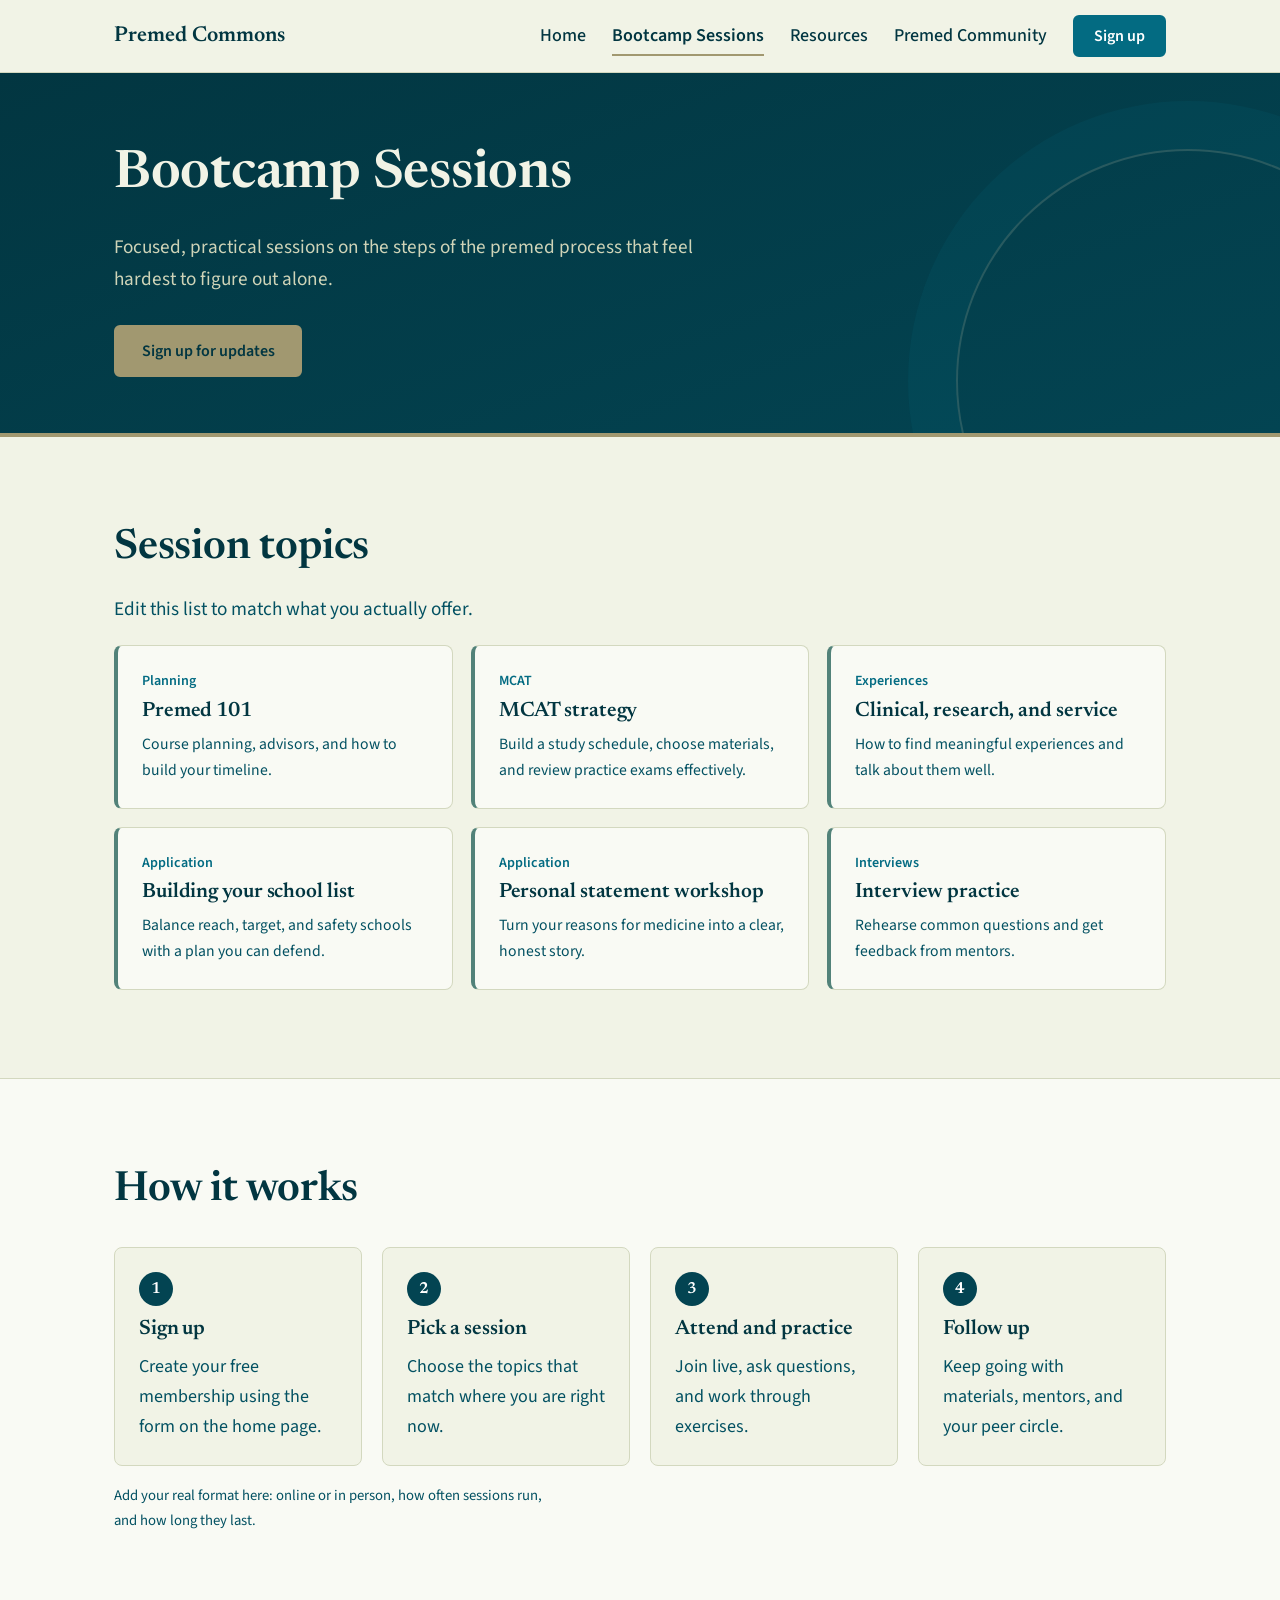
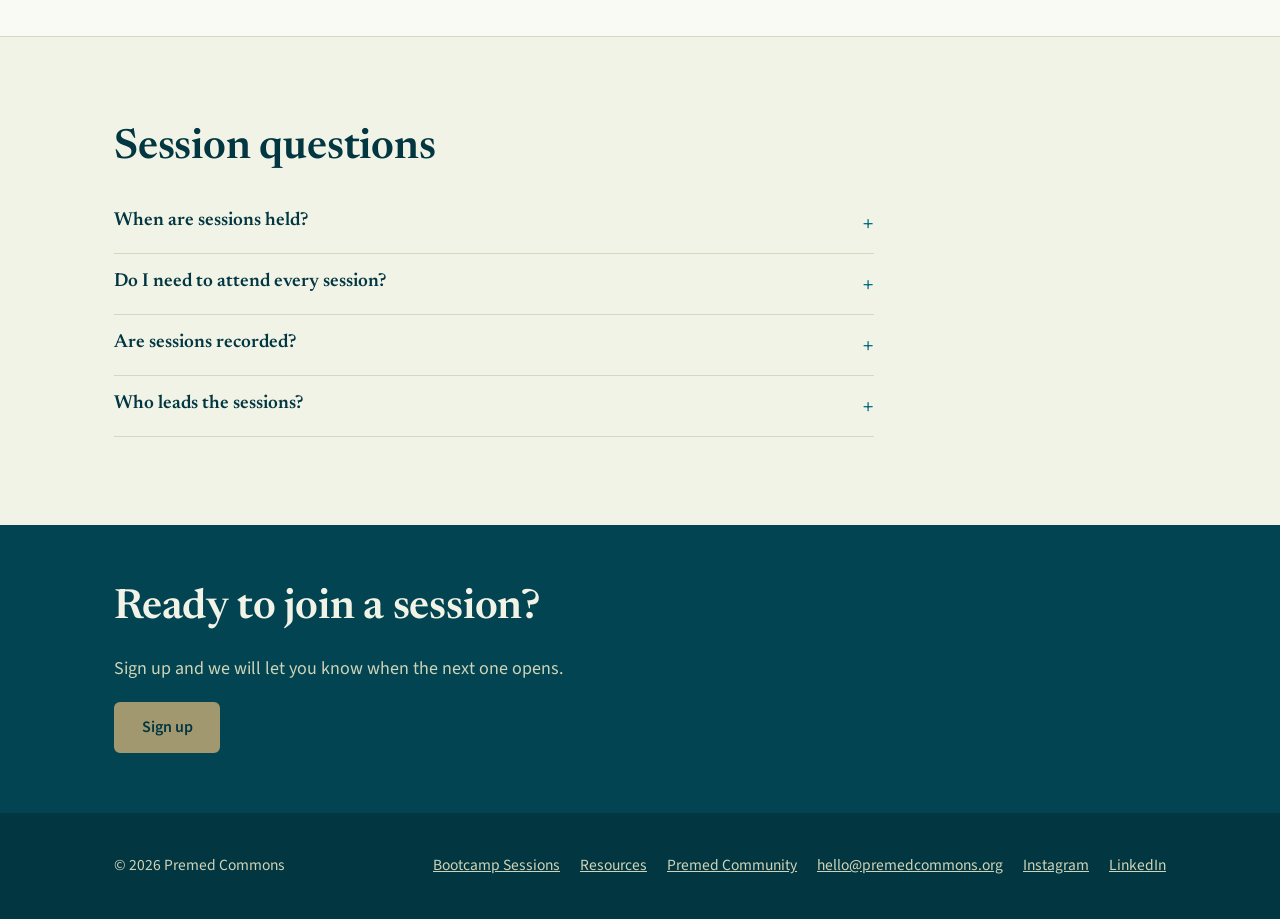
==== bootcamps.html @ a3b0704c "Add files via upload" ====
<!DOCTYPE html>
<html lang="en">
<head>
<meta charset="utf-8">
<meta name="viewport" content="width=device-width, initial-scale=1">
<title>Bootcamp Sessions | Premed Commons</title>
<meta name="description" content="Focused bootcamp sessions on MCAT strategy, school lists, personal statements, and interviews for premed students.">
<meta property="og:title" content="Bootcamp Sessions | Premed Commons">
<meta property="og:description" content="Focused bootcamp sessions on MCAT strategy, school lists, personal statements, and interviews for premed students.">
<meta property="og:type" content="website">
<meta property="og:image" content="https://premedcommons.org/logo.png">
<link rel="icon" href="logo.png">
<link rel="preconnect" href="https://fonts.googleapis.com">
<link rel="preconnect" href="https://fonts.gstatic.com" crossorigin>
<link href="https://fonts.googleapis.com/css2?family=Newsreader:opsz,wght@6..72,500;6..72,600;6..72,700&family=Source+Sans+3:wght@400;500;600;700&display=swap" rel="stylesheet">
<link rel="stylesheet" href="styles.css">
</head>
<body>
<header>
  <div class="wrap bar">
    <a class="logo" href="index.html"><img src="logo.png" alt="" onerror="this.remove()"><span class="logo-text">Premed Commons</span></a>
    <button class="menu-btn" id="menuBtn" aria-expanded="false" aria-controls="nav">Menu</button>
    <nav id="nav" aria-label="Main">
      <ul>
        <li><a href="index.html">Home</a></li>
        <li><a href="bootcamps.html" aria-current="page">Bootcamp Sessions</a></li>
        <li><a href="resources.html">Resources</a></li>
        <li><a href="community.html">Premed Community</a></li>
        <li><a class="btn" href="index.html#join">Sign up</a></li>
      </ul>
    </nav>
  </div>
</header>
<main>
  <div class="hero page-hero">
    <div class="wrap">
      <h1>Bootcamp Sessions</h1>
      <p class="lead">Focused, practical sessions on the steps of the premed process that feel hardest to figure out alone.</p>
      <div class="actions"><a class="btn" href="index.html#join">Sign up for updates</a></div>
    </div>
  </div>

  <section>
    <div class="wrap">
      <h2>Session topics</h2>
      <p class="lead">Edit this list to match what you actually offer.</p>
      <div class="cards">
        <article class="card"><div class="tag">Planning</div><h3>Premed 101</h3><p>Course planning, advisors, and how to build your timeline.</p></article>
        <article class="card"><div class="tag">MCAT</div><h3>MCAT strategy</h3><p>Build a study schedule, choose materials, and review practice exams effectively.</p></article>
        <article class="card"><div class="tag">Experiences</div><h3>Clinical, research, and service</h3><p>How to find meaningful experiences and talk about them well.</p></article>
        <article class="card"><div class="tag">Application</div><h3>Building your school list</h3><p>Balance reach, target, and safety schools with a plan you can defend.</p></article>
        <article class="card"><div class="tag">Application</div><h3>Personal statement workshop</h3><p>Turn your reasons for medicine into a clear, honest story.</p></article>
        <article class="card"><div class="tag">Interviews</div><h3>Interview practice</h3><p>Rehearse common questions and get feedback from mentors.</p></article>
      </div>
    </div>
  </section>

  <section class="alt">
    <div class="wrap">
      <h2>How it works</h2>
      <ol class="steps">
        <li><h3>Sign up</h3><p>Create your free membership using the form on the home page.</p></li>
        <li><h3>Pick a session</h3><p>Choose the topics that match where you are right now.</p></li>
        <li><h3>Attend and practice</h3><p>Join live, ask questions, and work through exercises.</p></li>
        <li><h3>Follow up</h3><p>Keep going with materials, mentors, and your peer circle.</p></li>
      </ol>
      <p class="note">Add your real format here: online or in person, how often sessions run, and how long they last.</p>
    </div>
  </section>

  <section>
    <div class="wrap">
      <h2>Session questions</h2>
      <details>
        <summary>When are sessions held?</summary>
        <p>Add your schedule or explain how members find out about upcoming dates.</p>
      </details>
      <details>
        <summary>Do I need to attend every session?</summary>
        <p>No. Pick the sessions that match your stage and needs.</p>
      </details>
      <details>
        <summary>Are sessions recorded?</summary>
        <p>Add your policy on recordings and how members can access them.</p>
      </details>
      <details>
        <summary>Who leads the sessions?</summary>
        <p>Add details about your mentors, such as current medical students, residents, or physicians.</p>
      </details>
    </div>
  </section>

  <section class="cta-band">
    <div class="wrap">
      <h2>Ready to join a session?</h2>
      <p>Sign up and we will let you know when the next one opens.</p>
      <a class="btn" href="index.html#join">Sign up</a>
    </div>
  </section>
</main>
<footer>
  <div class="wrap">
    <div>© <span id="year"></span> Premed Commons</div>
    <ul>
      <li><a href="bootcamps.html">Bootcamp Sessions</a></li>
      <li><a href="resources.html">Resources</a></li>
      <li><a href="community.html">Premed Community</a></li>
      <li><a href="mailto:hello@premedcommons.org">hello@premedcommons.org</a></li>
      <li><a href="#">Instagram</a></li>
      <li><a href="#">LinkedIn</a></li>
    </ul>
  </div>
</footer>
<script src="main.js"></script>
</body>
</html>
---- styles.css ----
/* Palette: #023641 #034452 #035162 #036b82 #528279 #8e9373 #a19870 #cfd4b8 (+ light tints of #cfd4b8 for backgrounds) */
:root{
  --c1:#023641; --c2:#034452; --c3:#035162; --c4:#036b82;
  --c5:#528279; --c6:#8e9373; --c7:#a19870; --c8:#cfd4b8;
  --ink:var(--c1); --ink-soft:var(--c3);
  --paper:#f1f3e6; --white:#f9faf4; --line:#d3d8bf;
  --radius:8px; --max:1100px;
  --head:"Newsreader","Georgia","Times New Roman",serif;
  --body:"Source Sans 3","Segoe UI",system-ui,sans-serif;
}
*{box-sizing:border-box}
html{scroll-behavior:smooth;scroll-padding-top:84px}
body{margin:0;font-family:var(--body);color:var(--ink);background:var(--paper);line-height:1.65;font-size:18px}
img{max-width:100%}
a{color:var(--c4)}
:focus-visible{outline:3px solid var(--c4);outline-offset:3px;border-radius:4px}
.hero :focus-visible,.join :focus-visible,.cta-band :focus-visible,footer :focus-visible{outline-color:var(--c8)}
.wrap{max-width:var(--max);margin:0 auto;padding:0 24px}
h1,h2,h3{font-family:var(--head);line-height:1.15;margin:0 0 .5em;letter-spacing:-.005em;font-weight:600}
h1{font-size:clamp(2.5rem,5.8vw,4.2rem);font-weight:600}
h2{font-size:clamp(1.9rem,3.6vw,2.6rem)}
h3{font-size:1.3rem}
p{margin:0 0 1em;max-width:64ch}
.lead{font-size:1.2rem;color:var(--ink-soft)}
section{padding:88px 0}
.section-head{display:flex;justify-content:space-between;align-items:end;gap:16px;flex-wrap:wrap;margin-bottom:8px}
.more{font-weight:600;white-space:nowrap}

.btn{display:inline-block;font:600 1rem var(--body);padding:.8em 1.6em;border-radius:6px;border:2px solid var(--c4);background:var(--c4);color:#fff;text-decoration:none;cursor:pointer;transition:background .15s,border-color .15s}
.btn:hover{background:var(--c3);border-color:var(--c3)}
.btn.ghost{background:transparent;color:var(--ink);border-color:var(--ink)}
.btn.ghost:hover{background:var(--ink);color:var(--paper)}

header{position:sticky;top:0;z-index:50;background:rgba(241,243,230,.96);backdrop-filter:blur(8px);border-bottom:1px solid var(--line)}
.bar{display:flex;align-items:center;justify-content:space-between;height:72px}
.logo{display:flex;align-items:center;gap:12px;text-decoration:none;color:var(--ink)}
.logo img{height:44px;width:auto;display:block}
.logo-text{font:600 1.35rem var(--head)}
nav ul{display:flex;gap:26px;list-style:none;margin:0;padding:0;align-items:center}
nav a{text-decoration:none;color:var(--ink);font-weight:500;padding:.3em 0;border-bottom:2px solid transparent}
nav a:hover{color:var(--c4)}
nav a[aria-current="page"]{border-bottom-color:var(--c7);font-weight:600}
nav a.btn{padding:.5em 1.2em;color:#fff;border:2px solid var(--c4)}
nav a.btn:hover{color:#fff}
.menu-btn{display:none;background:none;border:2px solid var(--ink);border-radius:6px;padding:.4em .8em;font:600 .95rem var(--body);color:var(--ink);cursor:pointer}

.hero{padding:104px 0 84px;background:linear-gradient(160deg,var(--c1) 0%,var(--c2) 100%);color:var(--paper);position:relative;overflow:hidden;border-bottom:4px solid var(--c7)}
.hero p.lead{color:var(--c8)}
.hero .actions{display:flex;gap:14px;flex-wrap:wrap;margin-top:30px}
.hero .btn{background:var(--c7);border-color:var(--c7);color:var(--c1)}
.hero .btn:hover{background:var(--c8);border-color:var(--c8)}
.hero .btn.ghost{background:transparent;color:var(--paper);border-color:var(--c8)}
.hero .btn.ghost:hover{background:var(--c8);color:var(--c1)}
.hero::after{content:"";position:absolute;right:-140px;bottom:-180px;width:460px;height:460px;border-radius:50%;border:2px solid rgba(207,212,184,.18);box-shadow:0 0 0 48px rgba(3,107,130,.14)}
.hero .wrap{position:relative;z-index:1}
.page-hero{padding:72px 0 56px}
.page-hero h1{font-size:clamp(2.2rem,4.6vw,3.3rem)}

.tiles{display:grid;grid-template-columns:repeat(auto-fit,minmax(270px,1fr));gap:24px;margin-top:36px}
.tile{display:block;text-decoration:none;color:var(--ink);background:var(--white);border:1px solid var(--line);border-top:4px solid var(--c4);border-radius:var(--radius);padding:28px;transition:box-shadow .15s,border-color .15s}
.tile:nth-child(2){border-top-color:var(--c5)}
.tile:nth-child(3){border-top-color:var(--c7)}
.tile:hover{box-shadow:0 8px 22px rgba(2,54,65,.12)}
.tile p{color:var(--ink-soft);margin-bottom:.8em}
.tile .go{font-weight:600;color:var(--c4)}

.alt{background:var(--white);border-top:1px solid var(--line);border-bottom:1px solid var(--line)}
.mint{background:var(--c8)}
.mint .lead{color:var(--c2)}

.tabs{display:flex;gap:8px;flex-wrap:wrap;margin:28px 0 20px}
.tab{font:600 .98rem var(--body);padding:.6em 1.1em;border-radius:6px;border:2px solid var(--line);background:var(--paper);color:var(--ink);cursor:pointer}
.tab:hover{border-color:var(--c5)}
.tab[aria-selected="true"]{background:var(--c2);border-color:var(--c2);color:#fff}
.panel{background:var(--paper);border:1px solid var(--line);border-radius:var(--radius);padding:28px}
.panel[hidden]{display:none}
.panel .sub{color:var(--ink-soft);margin-bottom:18px}
.checks{list-style:none;margin:0;padding:0;display:grid;gap:10px}
.checks label{display:flex;gap:12px;align-items:flex-start;background:var(--white);border:1px solid var(--line);border-radius:6px;padding:12px 14px;cursor:pointer}
.checks input{width:20px;height:20px;margin-top:3px;accent-color:var(--c4);flex:none}
.checks input:checked + span{text-decoration:line-through;color:var(--c6)}
.progress{margin-top:22px;font-weight:600}
.progress-bar{height:8px;border-radius:99px;background:var(--c8);margin-top:8px;overflow:hidden}
.progress-bar i{display:block;height:100%;width:0;background:var(--c4);transition:width .25s}
.note{font-size:.92rem;color:var(--ink-soft);margin-top:18px}

.filters{display:flex;gap:8px;flex-wrap:wrap;margin:24px 0}
.chip{font:600 .92rem var(--body);padding:.45em 1em;border-radius:6px;border:2px solid var(--c2);background:transparent;color:var(--c2);cursor:pointer}
.chip[aria-pressed="true"]{background:var(--c2);color:#fff}
.cards{display:grid;grid-template-columns:repeat(auto-fill,minmax(250px,1fr));gap:18px;margin-top:20px}
.card{background:var(--white);border-radius:var(--radius);padding:24px;border:1px solid var(--line);border-left:4px solid var(--c5)}
.card[hidden]{display:none}
.card .tag{font-size:.88rem;font-weight:600;color:var(--c4)}
.card h3{margin:.3em 0 .4em}
.card p{font-size:.98rem;color:var(--ink-soft);margin:0}

.steps{list-style:none;counter-reset:s;margin:32px 0 0;padding:0;display:grid;grid-template-columns:repeat(auto-fit,minmax(220px,1fr));gap:20px}
.steps li{counter-increment:s;background:var(--paper);border:1px solid var(--line);border-radius:var(--radius);padding:24px}
.steps li::before{content:counter(s);display:inline-grid;place-items:center;width:34px;height:34px;border-radius:50%;background:var(--c2);color:#fff;font:600 1rem var(--head);margin-bottom:12px}
.steps p{color:var(--ink-soft);margin:0}

.finder{background:var(--white);border:1px solid var(--line);border-radius:var(--radius);padding:28px;margin-top:28px;max-width:760px}
.finder label{font-weight:600;display:block;margin-bottom:8px}
.finder select{font:400 1rem var(--body);padding:.7em 1em;border-radius:6px;border:2px solid var(--line);width:100%;max-width:340px;background:#fff;color:var(--ink)}
.finder-out{margin-top:20px;padding:20px;background:var(--c8);border-radius:6px}
.finder-out:empty{display:none}
.finder-out h3{margin-bottom:.3em}
.finder-out p{margin:0 0 .8em;color:var(--c2)}
.rules{display:grid;grid-template-columns:repeat(auto-fit,minmax(240px,1fr));gap:24px;margin-top:28px}
.rules div{border-left:3px solid var(--c7);padding-left:16px}
.rules p{color:var(--ink-soft);margin:0}

details{border-bottom:1px solid var(--line);padding:18px 0;max-width:760px}
summary{cursor:pointer;font:600 1.18rem var(--head);list-style:none;display:flex;justify-content:space-between;gap:16px}
summary::-webkit-details-marker{display:none}
summary::after{content:"+";font-size:1.5rem;line-height:1;color:var(--c4)}
details[open] summary::after{content:"\2212"}
details p{margin:.8em 0 0;color:var(--ink-soft)}

.join{background:var(--c1);color:var(--paper)}
.join p{color:var(--c8)}
.form{display:grid;gap:16px;max-width:520px;margin-top:24px}
.form label{display:grid;gap:6px;font-weight:600}
.form input,.form select{font:400 1rem var(--body);padding:.8em 1em;border-radius:6px;border:2px solid transparent;background:var(--paper);color:var(--ink)}
.form .btn{justify-self:start;background:var(--c7);border-color:var(--c7);color:var(--c1)}
.form .btn:hover{background:var(--c8);border-color:var(--c8)}
.status{min-height:1.5em;font-weight:600;color:var(--c8)}
.hp{position:absolute;left:-9999px}
.cta-band{background:var(--c2);color:var(--paper);padding:60px 0}
.cta-band p{color:var(--c8)}
.cta-band .btn{background:var(--c7);border-color:var(--c7);color:var(--c1)}
.cta-band .btn:hover{background:var(--c8);border-color:var(--c8)}

footer{padding:40px 0;font-size:.97rem;background:var(--c1);color:var(--c8)}
footer a{color:var(--c8)}
footer a:hover{color:#fff}
footer .wrap{display:flex;justify-content:space-between;gap:16px;flex-wrap:wrap}
footer ul{display:flex;gap:20px;list-style:none;margin:0;padding:0;flex-wrap:wrap}

@media (max-width:860px){
  section{padding:64px 0}
  .menu-btn{display:block}
  nav{position:absolute;left:0;right:0;top:72px;background:var(--paper);border-bottom:1px solid var(--line);display:none}
  nav.open{display:block}
  nav ul{flex-direction:column;align-items:flex-start;padding:16px 24px 24px;gap:16px}
}
@media (prefers-reduced-motion:reduce){
  html{scroll-behavior:auto}
  *{transition:none!important}
}
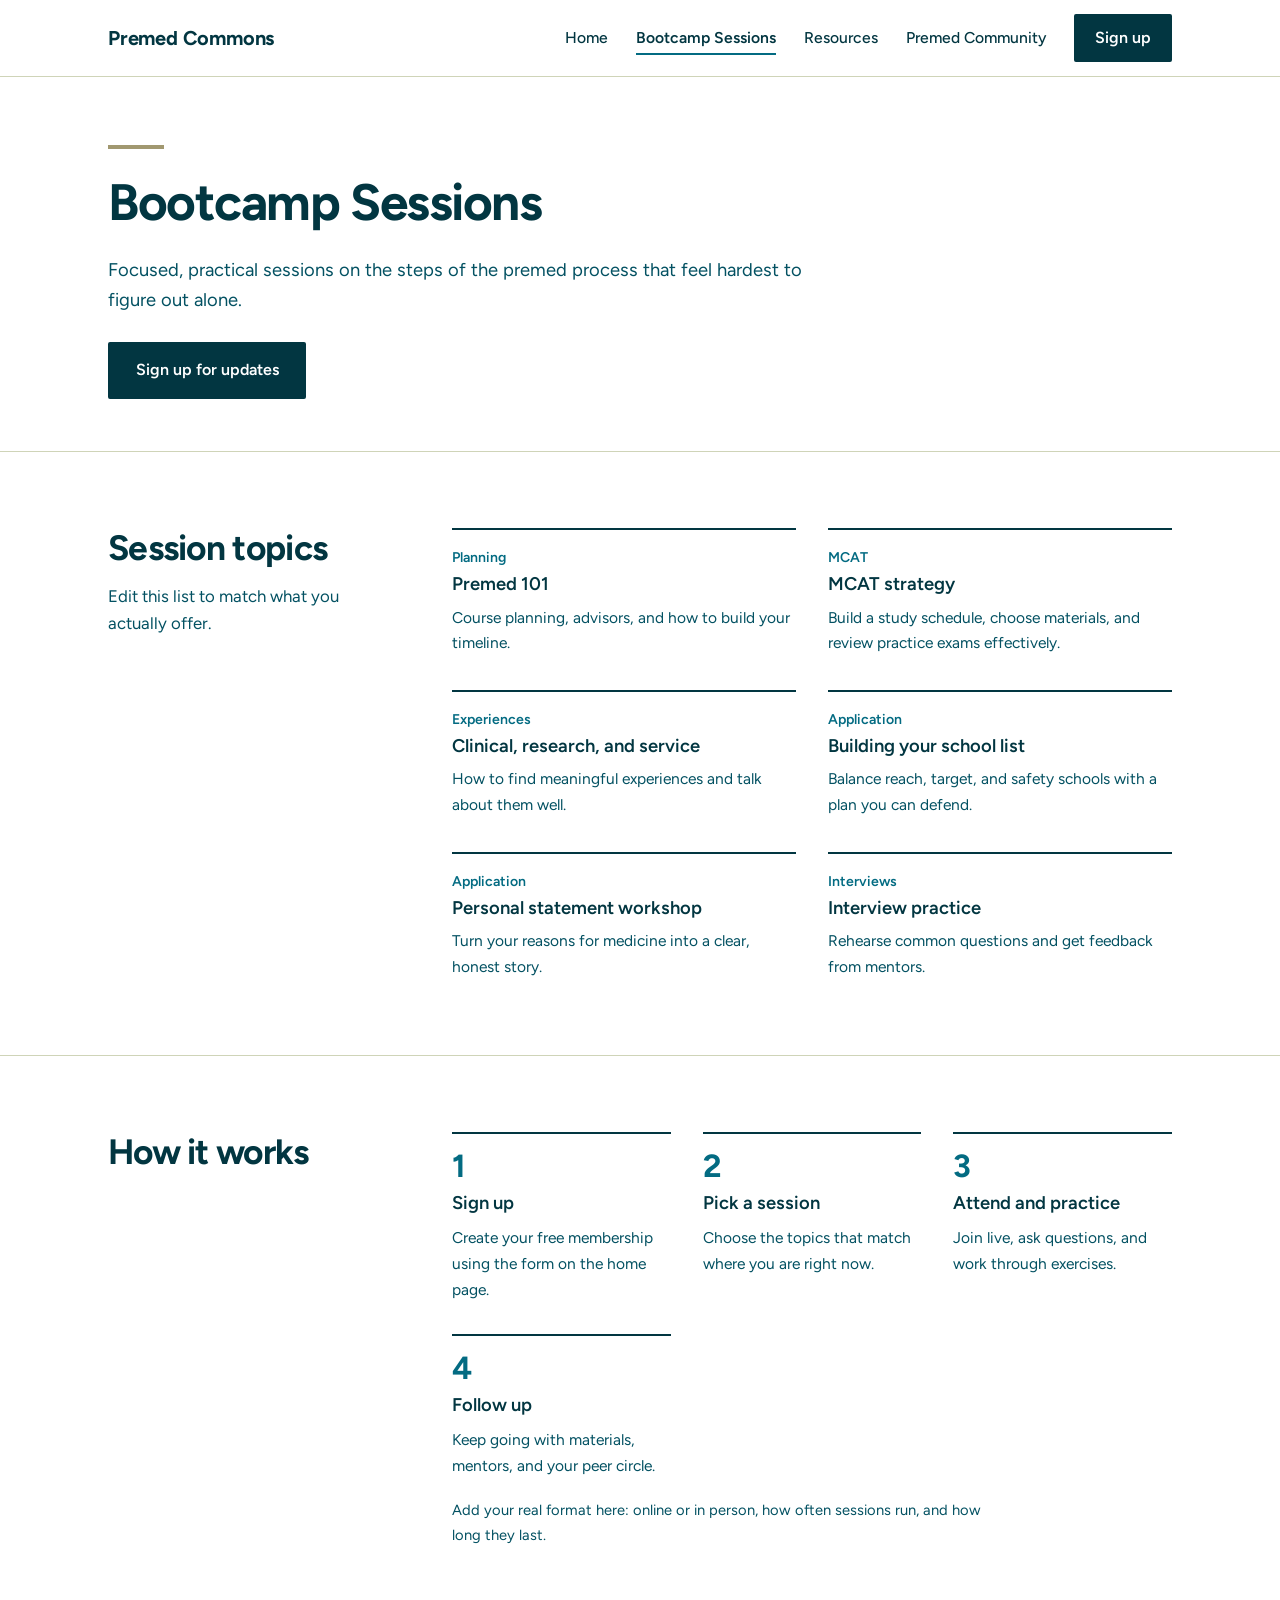
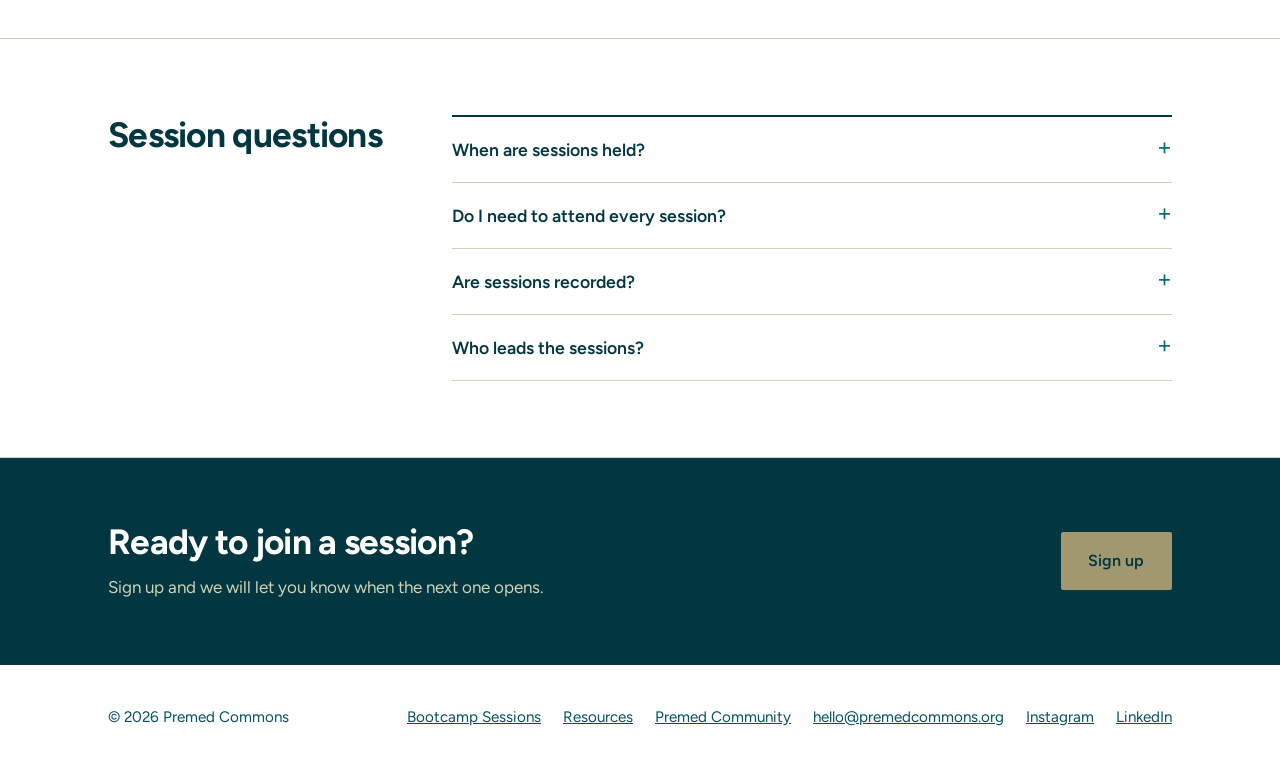
==== commit 4a50c2e4: "Add files via upload" ====
--- a/bootcamps.html
+++ b/bootcamps.html
@@ -12,7 +12,7 @@
 <link rel="icon" href="logo.png">
 <link rel="preconnect" href="https://fonts.googleapis.com">
 <link rel="preconnect" href="https://fonts.gstatic.com" crossorigin>
-<link href="https://fonts.googleapis.com/css2?family=Newsreader:opsz,wght@6..72,500;6..72,600;6..72,700&family=Source+Sans+3:wght@400;500;600;700&display=swap" rel="stylesheet">
+<link href="https://fonts.googleapis.com/css2?family=Figtree:wght@400;500;600;700&display=swap" rel="stylesheet">
 <link rel="stylesheet" href="styles.css">
 </head>
 <body>
@@ -32,68 +32,71 @@
   </div>
 </header>
 <main>
-  <div class="hero page-hero">
+  <div class="page-hero">
     <div class="wrap">
+      <span class="accent"></span>
       <h1>Bootcamp Sessions</h1>
       <p class="lead">Focused, practical sessions on the steps of the premed process that feel hardest to figure out alone.</p>
       <div class="actions"><a class="btn" href="index.html#join">Sign up for updates</a></div>
     </div>
   </div>
 
-  <section>
-    <div class="wrap">
-      <h2>Session topics</h2>
-      <p class="lead">Edit this list to match what you actually offer.</p>
-      <div class="cards">
-        <article class="card"><div class="tag">Planning</div><h3>Premed 101</h3><p>Course planning, advisors, and how to build your timeline.</p></article>
-        <article class="card"><div class="tag">MCAT</div><h3>MCAT strategy</h3><p>Build a study schedule, choose materials, and review practice exams effectively.</p></article>
-        <article class="card"><div class="tag">Experiences</div><h3>Clinical, research, and service</h3><p>How to find meaningful experiences and talk about them well.</p></article>
-        <article class="card"><div class="tag">Application</div><h3>Building your school list</h3><p>Balance reach, target, and safety schools with a plan you can defend.</p></article>
-        <article class="card"><div class="tag">Application</div><h3>Personal statement workshop</h3><p>Turn your reasons for medicine into a clear, honest story.</p></article>
-        <article class="card"><div class="tag">Interviews</div><h3>Interview practice</h3><p>Rehearse common questions and get feedback from mentors.</p></article>
+  <section class="split-sec">
+    <div class="wrap split">
+      <div class="split-head">
+        <h2>Session topics</h2>
+        <p class="lead">Edit this list to match what you actually offer.</p>
+      </div>
+      <div class="split-body">
+        <div class="cards"><article class="card"><div class="tag">Planning</div><h3>Premed 101</h3><p>Course planning, advisors, and how to build your timeline.</p></article><article class="card"><div class="tag">MCAT</div><h3>MCAT strategy</h3><p>Build a study schedule, choose materials, and review practice exams effectively.</p></article><article class="card"><div class="tag">Experiences</div><h3>Clinical, research, and service</h3><p>How to find meaningful experiences and talk about them well.</p></article><article class="card"><div class="tag">Application</div><h3>Building your school list</h3><p>Balance reach, target, and safety schools with a plan you can defend.</p></article><article class="card"><div class="tag">Application</div><h3>Personal statement workshop</h3><p>Turn your reasons for medicine into a clear, honest story.</p></article><article class="card"><div class="tag">Interviews</div><h3>Interview practice</h3><p>Rehearse common questions and get feedback from mentors.</p></article></div>
       </div>
     </div>
   </section>
 
-  <section class="alt">
-    <div class="wrap">
-      <h2>How it works</h2>
-      <ol class="steps">
-        <li><h3>Sign up</h3><p>Create your free membership using the form on the home page.</p></li>
-        <li><h3>Pick a session</h3><p>Choose the topics that match where you are right now.</p></li>
-        <li><h3>Attend and practice</h3><p>Join live, ask questions, and work through exercises.</p></li>
-        <li><h3>Follow up</h3><p>Keep going with materials, mentors, and your peer circle.</p></li>
-      </ol>
-      <p class="note">Add your real format here: online or in person, how often sessions run, and how long they last.</p>
+  <section class="split-sec">
+    <div class="wrap split">
+      <div class="split-head">
+        <h2>How it works</h2>
+      </div>
+      <div class="split-body">
+        <ol class="steps"><li><h3>Sign up</h3><p>Create your free membership using the form on the home page.</p></li><li><h3>Pick a session</h3><p>Choose the topics that match where you are right now.</p></li><li><h3>Attend and practice</h3><p>Join live, ask questions, and work through exercises.</p></li><li><h3>Follow up</h3><p>Keep going with materials, mentors, and your peer circle.</p></li></ol><p class="note">Add your real format here: online or in person, how often sessions run, and how long they last.</p>
+      </div>
     </div>
   </section>
 
-  <section>
-    <div class="wrap">
-      <h2>Session questions</h2>
-      <details>
-        <summary>When are sessions held?</summary>
-        <p>Add your schedule or explain how members find out about upcoming dates.</p>
-      </details>
-      <details>
-        <summary>Do I need to attend every session?</summary>
-        <p>No. Pick the sessions that match your stage and needs.</p>
-      </details>
-      <details>
-        <summary>Are sessions recorded?</summary>
-        <p>Add your policy on recordings and how members can access them.</p>
-      </details>
-      <details>
-        <summary>Who leads the sessions?</summary>
-        <p>Add details about your mentors, such as current medical students, residents, or physicians.</p>
-      </details>
+  <section class="split-sec">
+    <div class="wrap split">
+      <div class="split-head">
+        <h2>Session questions</h2>
+      </div>
+      <div class="split-body">
+        <details>
+          <summary>When are sessions held?</summary>
+          <p>Add your schedule or explain how members find out about upcoming dates.</p>
+        </details>
+        <details>
+          <summary>Do I need to attend every session?</summary>
+          <p>No. Pick the sessions that match your stage and needs.</p>
+        </details>
+        <details>
+          <summary>Are sessions recorded?</summary>
+          <p>Add your policy on recordings and how members can access them.</p>
+        </details>
+        <details>
+          <summary>Who leads the sessions?</summary>
+          <p>Add details about your mentors, such as current medical students, residents, or physicians.</p>
+        </details>
+        
+      </div>
     </div>
   </section>
 
-  <section class="cta-band">
+  <section class="cta-band dark">
     <div class="wrap">
-      <h2>Ready to join a session?</h2>
-      <p>Sign up and we will let you know when the next one opens.</p>
+      <div>
+        <h2>Ready to join a session?</h2>
+        <p>Sign up and we will let you know when the next one opens.</p>
+      </div>
       <a class="btn" href="index.html#join">Sign up</a>
     </div>
   </section>
--- a/styles.css
+++ b/styles.css
@@ -1,148 +1,167 @@
-/* Palette: #023641 #034452 #035162 #036b82 #528279 #8e9373 #a19870 #cfd4b8 (+ light tints of #cfd4b8 for backgrounds) */
+/* Palette: #023641 #034452 #035162 #036b82 #528279 #8e9373 #a19870 #cfd4b8 on pure white. One typeface (Figtree) throughout. */
 :root{
   --c1:#023641; --c2:#034452; --c3:#035162; --c4:#036b82;
   --c5:#528279; --c6:#8e9373; --c7:#a19870; --c8:#cfd4b8;
-  --ink:var(--c1); --ink-soft:var(--c3);
-  --paper:#f1f3e6; --white:#f9faf4; --line:#d3d8bf;
-  --radius:8px; --max:1100px;
-  --head:"Newsreader","Georgia","Times New Roman",serif;
-  --body:"Source Sans 3","Segoe UI",system-ui,sans-serif;
+  --font:"Figtree","Segoe UI",system-ui,-apple-system,sans-serif;
+  --max:1120px;
 }
 *{box-sizing:border-box}
-html{scroll-behavior:smooth;scroll-padding-top:84px}
-body{margin:0;font-family:var(--body);color:var(--ink);background:var(--paper);line-height:1.65;font-size:18px}
+html{scroll-behavior:smooth;scroll-padding-top:88px}
+body,button,input,select,textarea,h1,h2,h3,summary{font-family:var(--font)}
+body{margin:0;background:#fff;color:var(--c1);line-height:1.65;font-size:17px}
 img{max-width:100%}
 a{color:var(--c4)}
-:focus-visible{outline:3px solid var(--c4);outline-offset:3px;border-radius:4px}
-.hero :focus-visible,.join :focus-visible,.cta-band :focus-visible,footer :focus-visible{outline-color:var(--c8)}
-.wrap{max-width:var(--max);margin:0 auto;padding:0 24px}
-h1,h2,h3{font-family:var(--head);line-height:1.15;margin:0 0 .5em;letter-spacing:-.005em;font-weight:600}
-h1{font-size:clamp(2.5rem,5.8vw,4.2rem);font-weight:600}
-h2{font-size:clamp(1.9rem,3.6vw,2.6rem)}
-h3{font-size:1.3rem}
-p{margin:0 0 1em;max-width:64ch}
-.lead{font-size:1.2rem;color:var(--ink-soft)}
-section{padding:88px 0}
-.section-head{display:flex;justify-content:space-between;align-items:end;gap:16px;flex-wrap:wrap;margin-bottom:8px}
-.more{font-weight:600;white-space:nowrap}
+:focus-visible{outline:3px solid var(--c4);outline-offset:3px}
+.dark :focus-visible,footer :focus-visible{outline-color:var(--c8)}
+.wrap{max-width:var(--max);margin:0 auto;padding:0 28px}
+h1,h2,h3{margin:0 0 .5em;color:var(--c1)}
+h1{font-size:clamp(2.4rem,5vw,3.9rem);font-weight:700;line-height:1.06;letter-spacing:-.028em}
+h2{font-size:clamp(1.7rem,3vw,2.2rem);font-weight:700;line-height:1.15;letter-spacing:-.02em}
+h3{font-size:1.15rem;font-weight:600;line-height:1.3}
+p{margin:0 0 1em;max-width:62ch}
+.lead{font-size:1.15rem;color:var(--c3)}
 
-.btn{display:inline-block;font:600 1rem var(--body);padding:.8em 1.6em;border-radius:6px;border:2px solid var(--c4);background:var(--c4);color:#fff;text-decoration:none;cursor:pointer;transition:background .15s,border-color .15s}
-.btn:hover{background:var(--c3);border-color:var(--c3)}
-.btn.ghost{background:transparent;color:var(--ink);border-color:var(--ink)}
-.btn.ghost:hover{background:var(--ink);color:var(--paper)}
+/* buttons */
+.btn{display:inline-block;font-size:1rem;font-weight:600;padding:.85em 1.6em;border-radius:2px;border:2px solid var(--c1);background:var(--c1);color:#fff;text-decoration:none;cursor:pointer;transition:background .15s,border-color .15s,color .15s}
+.btn:hover{background:var(--c4);border-color:var(--c4);color:#fff}
+.btn.ghost{background:#fff;color:var(--c1)}
+.btn.ghost:hover{background:var(--c1);border-color:var(--c1);color:#fff}
+.textlink{font-weight:600;display:inline-block;margin-top:6px}
 
-header{position:sticky;top:0;z-index:50;background:rgba(241,243,230,.96);backdrop-filter:blur(8px);border-bottom:1px solid var(--line)}
-.bar{display:flex;align-items:center;justify-content:space-between;height:72px}
-.logo{display:flex;align-items:center;gap:12px;text-decoration:none;color:var(--ink)}
-.logo img{height:44px;width:auto;display:block}
-.logo-text{font:600 1.35rem var(--head)}
-nav ul{display:flex;gap:26px;list-style:none;margin:0;padding:0;align-items:center}
-nav a{text-decoration:none;color:var(--ink);font-weight:500;padding:.3em 0;border-bottom:2px solid transparent}
-nav a:hover{color:var(--c4)}
-nav a[aria-current="page"]{border-bottom-color:var(--c7);font-weight:600}
-nav a.btn{padding:.5em 1.2em;color:#fff;border:2px solid var(--c4)}
-nav a.btn:hover{color:#fff}
-.menu-btn{display:none;background:none;border:2px solid var(--ink);border-radius:6px;padding:.4em .8em;font:600 .95rem var(--body);color:var(--ink);cursor:pointer}
+/* header */
+header{position:sticky;top:0;z-index:50;background:#fff;border-bottom:1px solid var(--c8)}
+.bar{display:flex;align-items:center;justify-content:space-between;height:76px}
+.logo{display:flex;align-items:center;gap:12px;text-decoration:none;color:var(--c1)}
+.logo img{height:46px;width:auto;display:block}
+.logo-text{font-size:1.25rem;font-weight:700;letter-spacing:-.01em}
+nav ul{display:flex;gap:28px;list-style:none;margin:0;padding:0;align-items:center}
+nav a{text-decoration:none;color:var(--c1);font-weight:500;font-size:.98rem;padding:.35em 0;border-bottom:2px solid transparent}
+nav a:hover{border-bottom-color:var(--c8)}
+nav a[aria-current="page"]{border-bottom-color:var(--c4);font-weight:600}
+nav a.btn{padding:.55em 1.2em;color:#fff;border:2px solid var(--c1)}
+nav a.btn:hover{background:var(--c4);border-color:var(--c4)}
+.menu-btn{display:none;background:#fff;border:2px solid var(--c1);border-radius:2px;padding:.4em .9em;font-size:.95rem;font-weight:600;color:var(--c1);cursor:pointer}
 
-.hero{padding:104px 0 84px;background:linear-gradient(160deg,var(--c1) 0%,var(--c2) 100%);color:var(--paper);position:relative;overflow:hidden;border-bottom:4px solid var(--c7)}
-.hero p.lead{color:var(--c8)}
+/* home hero */
+.hero{padding:84px 0 76px;border-bottom:1px solid var(--c8)}
+.hero-grid{display:grid;grid-template-columns:1.15fr .85fr;gap:64px;align-items:center}
+.hero .accent,.page-hero .accent{display:block;width:56px;height:4px;background:var(--c7);margin-bottom:26px}
 .hero .actions{display:flex;gap:14px;flex-wrap:wrap;margin-top:30px}
-.hero .btn{background:var(--c7);border-color:var(--c7);color:var(--c1)}
-.hero .btn:hover{background:var(--c8);border-color:var(--c8)}
-.hero .btn.ghost{background:transparent;color:var(--paper);border-color:var(--c8)}
-.hero .btn.ghost:hover{background:var(--c8);color:var(--c1)}
-.hero::after{content:"";position:absolute;right:-140px;bottom:-180px;width:460px;height:460px;border-radius:50%;border:2px solid rgba(207,212,184,.18);box-shadow:0 0 0 48px rgba(3,107,130,.14)}
-.hero .wrap{position:relative;z-index:1}
-.page-hero{padding:72px 0 56px}
-.page-hero h1{font-size:clamp(2.2rem,4.6vw,3.3rem)}
+.panel-nav{background:var(--c1);color:#fff;padding:8px 0}
+.panel-nav a{display:block;padding:22px 28px;text-decoration:none;color:#fff;border-bottom:1px solid rgba(207,212,184,.22)}
+.panel-nav a:last-child{border-bottom:0}
+.panel-nav a:hover{background:var(--c2)}
+.panel-nav strong{display:block;font-size:1.2rem;font-weight:600;margin-bottom:2px}
+.panel-nav span{color:var(--c8);font-size:.97rem;line-height:1.5;display:block}
 
-.tiles{display:grid;grid-template-columns:repeat(auto-fit,minmax(270px,1fr));gap:24px;margin-top:36px}
-.tile{display:block;text-decoration:none;color:var(--ink);background:var(--white);border:1px solid var(--line);border-top:4px solid var(--c4);border-radius:var(--radius);padding:28px;transition:box-shadow .15s,border-color .15s}
-.tile:nth-child(2){border-top-color:var(--c5)}
-.tile:nth-child(3){border-top-color:var(--c7)}
-.tile:hover{box-shadow:0 8px 22px rgba(2,54,65,.12)}
-.tile p{color:var(--ink-soft);margin-bottom:.8em}
-.tile .go{font-weight:600;color:var(--c4)}
+/* inner page hero */
+.page-hero{padding:68px 0 52px;border-bottom:1px solid var(--c8)}
+.page-hero h1{font-size:clamp(2.2rem,4.4vw,3.2rem)}
+.page-hero .lead{max-width:58ch;margin:0}
+.page-hero .actions{margin-top:26px}
 
-.alt{background:var(--white);border-top:1px solid var(--line);border-bottom:1px solid var(--line)}
-.mint{background:var(--c8)}
-.mint .lead{color:var(--c2)}
+/* split sections: heading left, content right */
+.split-sec{padding:76px 0;border-bottom:1px solid var(--c8)}
+.split{display:grid;grid-template-columns:minmax(0,.8fr) minmax(0,2fr);gap:56px;align-items:start}
+.split-head h2{margin-bottom:.4em}
+.split-head .lead{font-size:1.05rem}
+.split-body > :first-child{margin-top:0}
 
-.tabs{display:flex;gap:8px;flex-wrap:wrap;margin:28px 0 20px}
-.tab{font:600 .98rem var(--body);padding:.6em 1.1em;border-radius:6px;border:2px solid var(--line);background:var(--paper);color:var(--ink);cursor:pointer}
-.tab:hover{border-color:var(--c5)}
-.tab[aria-selected="true"]{background:var(--c2);border-color:var(--c2);color:#fff}
-.panel{background:var(--paper);border:1px solid var(--line);border-radius:var(--radius);padding:28px}
+/* cards (open, ruled style) */
+.cards{display:grid;grid-template-columns:repeat(auto-fill,minmax(220px,1fr));gap:34px 32px}
+.card{border-top:2px solid var(--c1);padding-top:16px;background:none}
+.card[hidden]{display:none}
+.card .tag{font-size:.88rem;font-weight:600;color:var(--c4);margin-bottom:4px}
+.card h3{margin:0 0 .4em}
+.card p{font-size:.97rem;color:var(--c3);margin:0}
+
+/* simple rows */
+.rows{display:grid;gap:0}
+.rows div{padding:20px 0;border-top:1px solid var(--c8)}
+.rows div:first-child{border-top:2px solid var(--c1)}
+.rows p{margin:0;color:var(--c3)}
+
+/* roadmap */
+.tabs{display:flex;gap:4px;flex-wrap:wrap;border-bottom:1px solid var(--c8);margin:0 0 26px}
+.tab{background:none;border:0;border-bottom:3px solid transparent;margin-bottom:-1px;padding:.7em 1em;font-size:.98rem;font-weight:500;color:var(--c3);cursor:pointer}
+.tab:hover{color:var(--c1)}
+.tab[aria-selected="true"]{color:var(--c1);font-weight:700;border-bottom-color:var(--c4)}
 .panel[hidden]{display:none}
-.panel .sub{color:var(--ink-soft);margin-bottom:18px}
-.checks{list-style:none;margin:0;padding:0;display:grid;gap:10px}
-.checks label{display:flex;gap:12px;align-items:flex-start;background:var(--white);border:1px solid var(--line);border-radius:6px;padding:12px 14px;cursor:pointer}
+.panel .sub{color:var(--c3);margin-bottom:18px}
+.checks{list-style:none;margin:0;padding:0}
+.checks li{border-top:1px solid var(--c8)}
+.checks li:last-child{border-bottom:1px solid var(--c8)}
+.checks label{display:flex;gap:14px;align-items:flex-start;padding:14px 2px;cursor:pointer}
 .checks input{width:20px;height:20px;margin-top:3px;accent-color:var(--c4);flex:none}
 .checks input:checked + span{text-decoration:line-through;color:var(--c6)}
-.progress{margin-top:22px;font-weight:600}
-.progress-bar{height:8px;border-radius:99px;background:var(--c8);margin-top:8px;overflow:hidden}
+.progress{margin-top:22px;font-weight:600;font-size:.95rem}
+.progress-bar{height:6px;background:var(--c8);margin-top:8px;overflow:hidden}
 .progress-bar i{display:block;height:100%;width:0;background:var(--c4);transition:width .25s}
-.note{font-size:.92rem;color:var(--ink-soft);margin-top:18px}
+.note{font-size:.92rem;color:var(--c3);margin-top:20px}
 
-.filters{display:flex;gap:8px;flex-wrap:wrap;margin:24px 0}
-.chip{font:600 .92rem var(--body);padding:.45em 1em;border-radius:6px;border:2px solid var(--c2);background:transparent;color:var(--c2);cursor:pointer}
-.chip[aria-pressed="true"]{background:var(--c2);color:#fff}
-.cards{display:grid;grid-template-columns:repeat(auto-fill,minmax(250px,1fr));gap:18px;margin-top:20px}
-.card{background:var(--white);border-radius:var(--radius);padding:24px;border:1px solid var(--line);border-left:4px solid var(--c5)}
-.card[hidden]{display:none}
-.card .tag{font-size:.88rem;font-weight:600;color:var(--c4)}
-.card h3{margin:.3em 0 .4em}
-.card p{font-size:.98rem;color:var(--ink-soft);margin:0}
+/* filters */
+.filters{display:flex;gap:8px;flex-wrap:wrap;margin:0 0 30px}
+.chip{font-size:.92rem;font-weight:600;padding:.4em 1em;border-radius:2px;border:1.5px solid var(--c5);background:#fff;color:var(--c2);cursor:pointer}
+.chip:hover{border-color:var(--c1)}
+.chip[aria-pressed="true"]{background:var(--c1);border-color:var(--c1);color:#fff}
 
-.steps{list-style:none;counter-reset:s;margin:32px 0 0;padding:0;display:grid;grid-template-columns:repeat(auto-fit,minmax(220px,1fr));gap:20px}
-.steps li{counter-increment:s;background:var(--paper);border:1px solid var(--line);border-radius:var(--radius);padding:24px}
-.steps li::before{content:counter(s);display:inline-grid;place-items:center;width:34px;height:34px;border-radius:50%;background:var(--c2);color:#fff;font:600 1rem var(--head);margin-bottom:12px}
-.steps p{color:var(--ink-soft);margin:0}
+/* steps (a real sequence) */
+.steps{list-style:none;counter-reset:s;margin:0;padding:0;display:grid;grid-template-columns:repeat(auto-fit,minmax(190px,1fr));gap:32px}
+.steps li{counter-increment:s;border-top:2px solid var(--c1);padding-top:16px}
+.steps li::before{content:counter(s);display:block;font-size:2rem;font-weight:700;color:var(--c4);line-height:1;margin-bottom:10px}
+.steps p{color:var(--c3);margin:0;font-size:.97rem}
 
-.finder{background:var(--white);border:1px solid var(--line);border-radius:var(--radius);padding:28px;margin-top:28px;max-width:760px}
+/* community finder */
+.finder{border:2px solid var(--c1);padding:28px}
 .finder label{font-weight:600;display:block;margin-bottom:8px}
-.finder select{font:400 1rem var(--body);padding:.7em 1em;border-radius:6px;border:2px solid var(--line);width:100%;max-width:340px;background:#fff;color:var(--ink)}
-.finder-out{margin-top:20px;padding:20px;background:var(--c8);border-radius:6px}
+.finder select{font-size:1rem;padding:.7em 1em;border-radius:2px;border:1.5px solid var(--c5);width:100%;max-width:340px;background:#fff;color:var(--c1)}
+.finder-out{margin-top:22px;padding:20px 22px;border-left:4px solid var(--c7);background:#fff;box-shadow:inset 0 0 0 1px var(--c8)}
 .finder-out:empty{display:none}
-.finder-out h3{margin-bottom:.3em}
-.finder-out p{margin:0 0 .8em;color:var(--c2)}
-.rules{display:grid;grid-template-columns:repeat(auto-fit,minmax(240px,1fr));gap:24px;margin-top:28px}
-.rules div{border-left:3px solid var(--c7);padding-left:16px}
-.rules p{color:var(--ink-soft);margin:0}
+.finder-out p{margin:0 0 .9em;color:var(--c3)}
 
-details{border-bottom:1px solid var(--line);padding:18px 0;max-width:760px}
-summary{cursor:pointer;font:600 1.18rem var(--head);list-style:none;display:flex;justify-content:space-between;gap:16px}
+/* FAQ */
+details{border-top:1px solid var(--c8);padding:18px 0}
+details:first-child{border-top:2px solid var(--c1)}
+details:last-child{border-bottom:1px solid var(--c8)}
+summary{cursor:pointer;font-size:1.1rem;font-weight:600;list-style:none;display:flex;justify-content:space-between;gap:16px}
 summary::-webkit-details-marker{display:none}
-summary::after{content:"+";font-size:1.5rem;line-height:1;color:var(--c4)}
+summary::after{content:"+";font-size:1.5rem;line-height:1;color:var(--c4);font-weight:400}
 details[open] summary::after{content:"\2212"}
-details p{margin:.8em 0 0;color:var(--ink-soft)}
+details p{margin:.8em 0 0;color:var(--c3)}
 
-.join{background:var(--c1);color:var(--paper)}
-.join p{color:var(--c8)}
-.form{display:grid;gap:16px;max-width:520px;margin-top:24px}
-.form label{display:grid;gap:6px;font-weight:600}
-.form input,.form select{font:400 1rem var(--body);padding:.8em 1em;border-radius:6px;border:2px solid transparent;background:var(--paper);color:var(--ink)}
-.form .btn{justify-self:start;background:var(--c7);border-color:var(--c7);color:var(--c1)}
-.form .btn:hover{background:var(--c8);border-color:var(--c8)}
-.status{min-height:1.5em;font-weight:600;color:var(--c8)}
+/* form */
+.form{display:grid;gap:18px;max-width:520px}
+.form label{display:grid;gap:6px;font-weight:600;font-size:.97rem}
+.form input,.form select{font-size:1rem;padding:.8em 1em;border-radius:2px;border:1.5px solid var(--c5);background:#fff;color:var(--c1)}
+.form input:focus,.form select:focus{border-color:var(--c4)}
+.form .btn{justify-self:start}
+.status{min-height:1.5em;font-weight:600;color:var(--c4)}
 .hp{position:absolute;left:-9999px}
-.cta-band{background:var(--c2);color:var(--paper);padding:60px 0}
-.cta-band p{color:var(--c8)}
+
+/* closing band */
+.cta-band{background:var(--c1);color:#fff;padding:64px 0}
+.cta-band .wrap{display:flex;justify-content:space-between;align-items:center;gap:28px;flex-wrap:wrap}
+.cta-band h2{color:#fff;margin-bottom:.3em}
+.cta-band p{color:var(--c8);margin:0}
 .cta-band .btn{background:var(--c7);border-color:var(--c7);color:var(--c1)}
-.cta-band .btn:hover{background:var(--c8);border-color:var(--c8)}
+.cta-band .btn:hover{background:var(--c8);border-color:var(--c8);color:var(--c1)}
 
-footer{padding:40px 0;font-size:.97rem;background:var(--c1);color:var(--c8)}
-footer a{color:var(--c8)}
-footer a:hover{color:#fff}
+/* footer */
+footer{padding:40px 0;font-size:.95rem;color:var(--c3);background:#fff}
+footer a{color:var(--c3)}
+footer a:hover{color:var(--c4)}
 footer .wrap{display:flex;justify-content:space-between;gap:16px;flex-wrap:wrap}
-footer ul{display:flex;gap:20px;list-style:none;margin:0;padding:0;flex-wrap:wrap}
+footer ul{display:flex;gap:22px;list-style:none;margin:0;padding:0;flex-wrap:wrap}
 
-@media (max-width:860px){
-  section{padding:64px 0}
+@media (max-width:900px){
+  .hero-grid{grid-template-columns:1fr;gap:44px}
+  .split{grid-template-columns:1fr;gap:28px}
+  .split-sec{padding:56px 0}
+  .hero{padding:56px 0}
   .menu-btn{display:block}
-  nav{position:absolute;left:0;right:0;top:72px;background:var(--paper);border-bottom:1px solid var(--line);display:none}
+  nav{position:absolute;left:0;right:0;top:76px;background:#fff;border-bottom:1px solid var(--c8);display:none}
   nav.open{display:block}
-  nav ul{flex-direction:column;align-items:flex-start;padding:16px 24px 24px;gap:16px}
+  nav ul{flex-direction:column;align-items:flex-start;padding:16px 28px 24px;gap:16px}
 }
 @media (prefers-reduced-motion:reduce){
   html{scroll-behavior:auto}
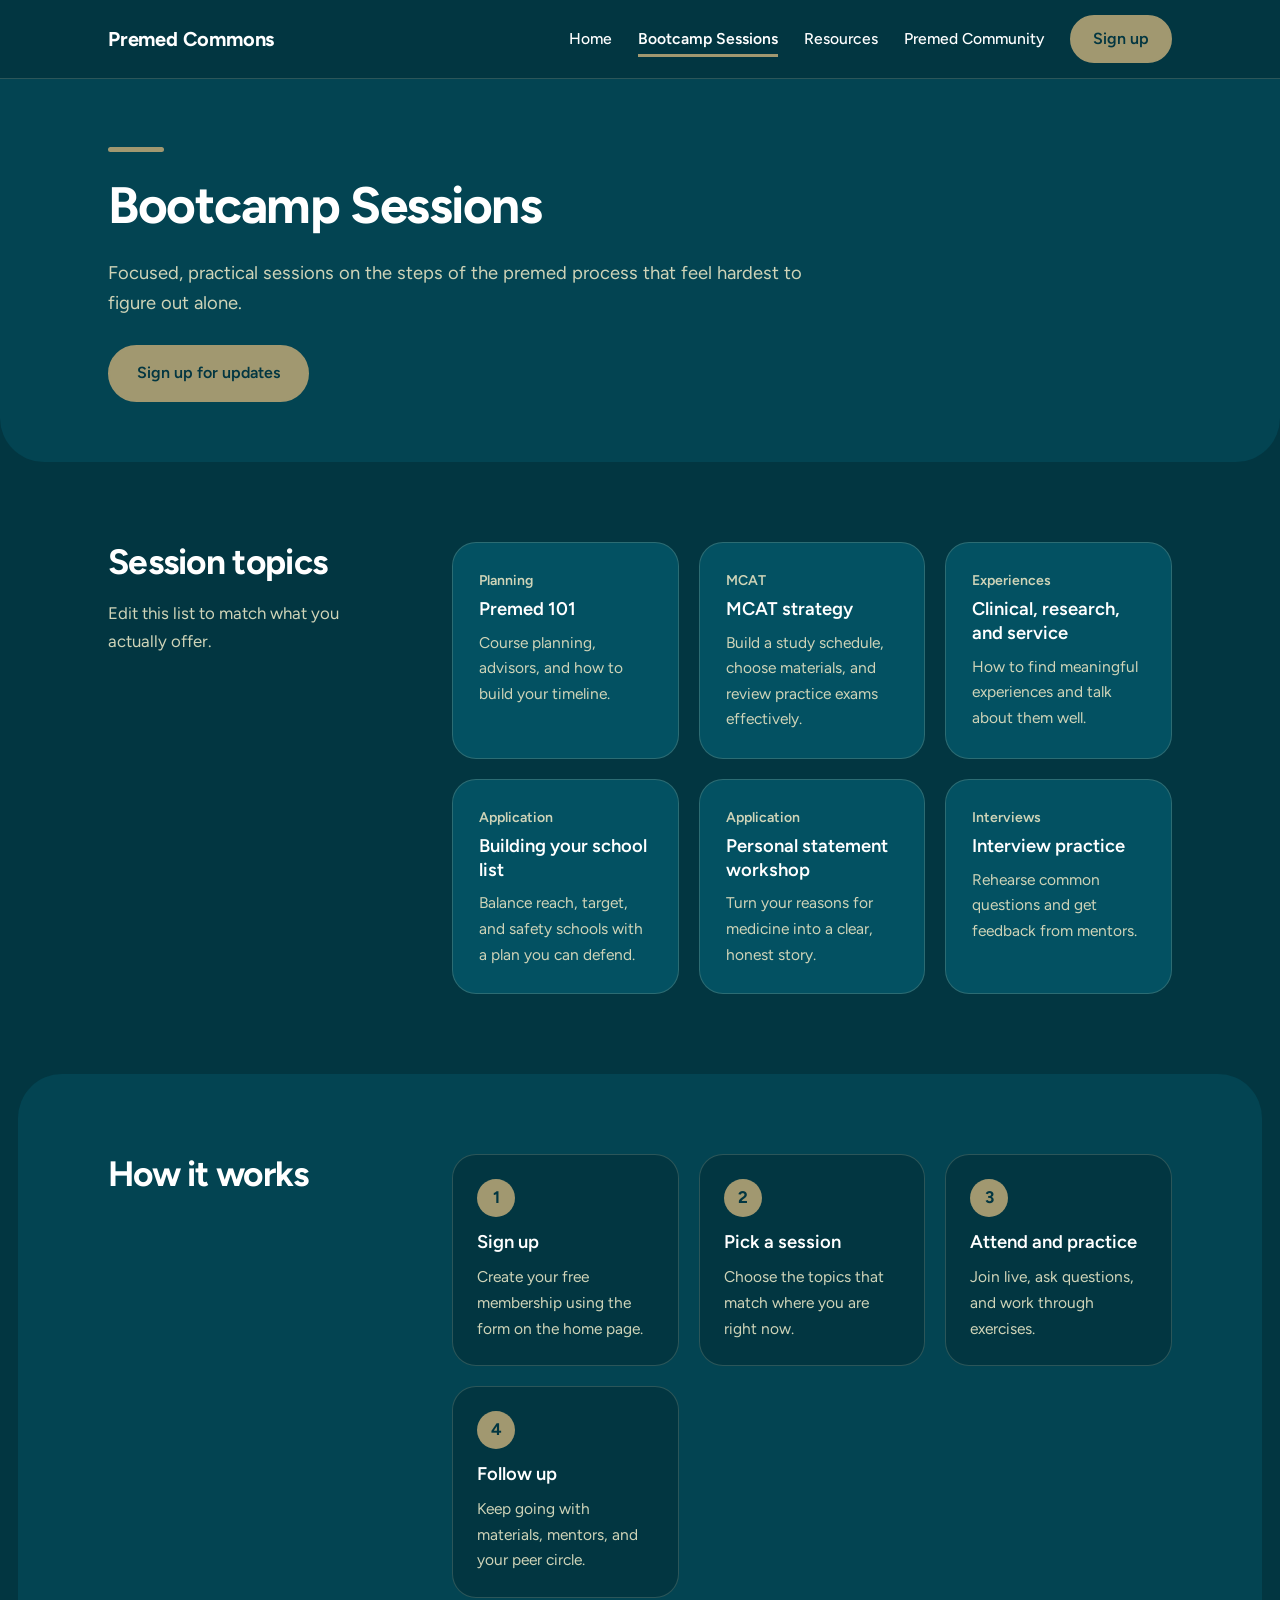
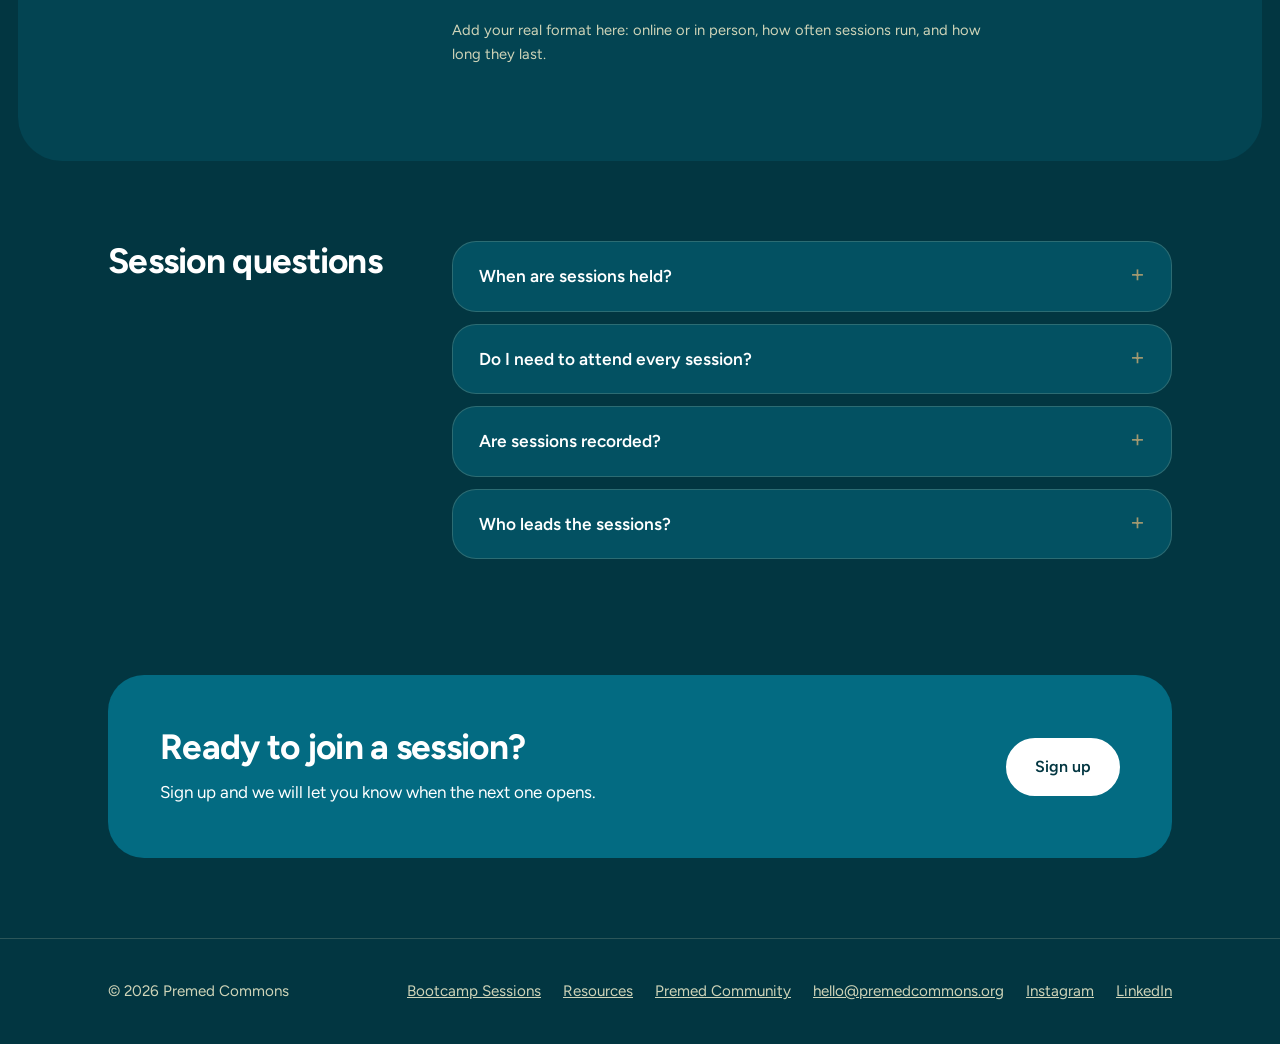
==== commit bde5d980: "Add files via upload" ====
--- a/bootcamps.html
+++ b/bootcamps.html
@@ -18,7 +18,7 @@
 <body>
 <header>
   <div class="wrap bar">
-    <a class="logo" href="index.html"><img src="logo.png" alt="" onerror="this.remove()"><span class="logo-text">Premed Commons</span></a>
+    <a class="logo" href="index.html"><span class="logo-mark"><img src="logo.png" alt="" onerror="this.parentNode.remove()"></span><span class="logo-text">Premed Commons</span></a>
     <button class="menu-btn" id="menuBtn" aria-expanded="false" aria-controls="nav">Menu</button>
     <nav id="nav" aria-label="Main">
       <ul>
@@ -91,15 +91,17 @@
     </div>
   </section>
 
-  <section class="cta-band dark">
+  <div class="cta-band">
     <div class="wrap">
-      <div>
-        <h2>Ready to join a session?</h2>
-        <p>Sign up and we will let you know when the next one opens.</p>
+      <div class="cta-box">
+        <div>
+          <h2>Ready to join a session?</h2>
+          <p>Sign up and we will let you know when the next one opens.</p>
+        </div>
+        <a class="btn" href="index.html#join">Sign up</a>
       </div>
-      <a class="btn" href="index.html#join">Sign up</a>
     </div>
-  </section>
+  </div>
 </main>
 <footer>
   <div class="wrap">
--- a/styles.css
+++ b/styles.css
@@ -1,155 +1,160 @@
-/* Palette: #023641 #034452 #035162 #036b82 #528279 #8e9373 #a19870 #cfd4b8 on pure white. One typeface (Figtree) throughout. */
+/* Palette: #023641 #034452 #035162 #036b82 #528279 #8e9373 #a19870 #cfd4b8. White text on deep teal backgrounds. One typeface (Figtree). */
 :root{
   --c1:#023641; --c2:#034452; --c3:#035162; --c4:#036b82;
   --c5:#528279; --c6:#8e9373; --c7:#a19870; --c8:#cfd4b8;
+  --line:rgba(207,212,184,.2);
   --font:"Figtree","Segoe UI",system-ui,-apple-system,sans-serif;
   --max:1120px;
 }
 *{box-sizing:border-box}
-html{scroll-behavior:smooth;scroll-padding-top:88px}
+html{scroll-behavior:smooth;scroll-padding-top:92px}
 body,button,input,select,textarea,h1,h2,h3,summary{font-family:var(--font)}
-body{margin:0;background:#fff;color:var(--c1);line-height:1.65;font-size:17px}
+body{margin:0;background:var(--c1);color:#fff;line-height:1.65;font-size:17px}
 img{max-width:100%}
-a{color:var(--c4)}
-:focus-visible{outline:3px solid var(--c4);outline-offset:3px}
-.dark :focus-visible,footer :focus-visible{outline-color:var(--c8)}
+a{color:var(--c8)}
+a:hover{color:#fff}
+:focus-visible{outline:3px solid var(--c8);outline-offset:3px;border-radius:8px}
 .wrap{max-width:var(--max);margin:0 auto;padding:0 28px}
-h1,h2,h3{margin:0 0 .5em;color:var(--c1)}
+h1,h2,h3{margin:0 0 .5em;color:#fff}
 h1{font-size:clamp(2.4rem,5vw,3.9rem);font-weight:700;line-height:1.06;letter-spacing:-.028em}
 h2{font-size:clamp(1.7rem,3vw,2.2rem);font-weight:700;line-height:1.15;letter-spacing:-.02em}
 h3{font-size:1.15rem;font-weight:600;line-height:1.3}
 p{margin:0 0 1em;max-width:62ch}
-.lead{font-size:1.15rem;color:var(--c3)}
+.lead{font-size:1.15rem;color:var(--c8)}
 
 /* buttons */
-.btn{display:inline-block;font-size:1rem;font-weight:600;padding:.85em 1.6em;border-radius:2px;border:2px solid var(--c1);background:var(--c1);color:#fff;text-decoration:none;cursor:pointer;transition:background .15s,border-color .15s,color .15s}
-.btn:hover{background:var(--c4);border-color:var(--c4);color:#fff}
-.btn.ghost{background:#fff;color:var(--c1)}
-.btn.ghost:hover{background:var(--c1);border-color:var(--c1);color:#fff}
+.btn{display:inline-block;font-size:1rem;font-weight:600;padding:.85em 1.7em;border-radius:999px;border:2px solid var(--c7);background:var(--c7);color:var(--c1);text-decoration:none;cursor:pointer;transition:background .15s,border-color .15s,color .15s}
+.btn:hover{background:var(--c8);border-color:var(--c8);color:var(--c1)}
+.btn.ghost{background:transparent;border-color:#fff;color:#fff}
+.btn.ghost:hover{background:#fff;border-color:#fff;color:var(--c1)}
 .textlink{font-weight:600;display:inline-block;margin-top:6px}
 
 /* header */
-header{position:sticky;top:0;z-index:50;background:#fff;border-bottom:1px solid var(--c8)}
-.bar{display:flex;align-items:center;justify-content:space-between;height:76px}
-.logo{display:flex;align-items:center;gap:12px;text-decoration:none;color:var(--c1)}
-.logo img{height:46px;width:auto;display:block}
+header{position:sticky;top:0;z-index:50;background:var(--c1);border-bottom:1px solid var(--line)}
+.bar{display:flex;align-items:center;justify-content:space-between;height:78px}
+.logo{display:flex;align-items:center;gap:12px;text-decoration:none;color:#fff}
+.logo:hover{color:#fff}
+.logo-mark{display:grid;place-items:center;background:#fff;border-radius:16px;padding:6px 10px}
+.logo-mark img{height:36px;width:auto;display:block}
 .logo-text{font-size:1.25rem;font-weight:700;letter-spacing:-.01em}
-nav ul{display:flex;gap:28px;list-style:none;margin:0;padding:0;align-items:center}
-nav a{text-decoration:none;color:var(--c1);font-weight:500;font-size:.98rem;padding:.35em 0;border-bottom:2px solid transparent}
-nav a:hover{border-bottom-color:var(--c8)}
-nav a[aria-current="page"]{border-bottom-color:var(--c4);font-weight:600}
-nav a.btn{padding:.55em 1.2em;color:#fff;border:2px solid var(--c1)}
-nav a.btn:hover{background:var(--c4);border-color:var(--c4)}
-.menu-btn{display:none;background:#fff;border:2px solid var(--c1);border-radius:2px;padding:.4em .9em;font-size:.95rem;font-weight:600;color:var(--c1);cursor:pointer}
+nav ul{display:flex;gap:26px;list-style:none;margin:0;padding:0;align-items:center}
+nav a{text-decoration:none;color:#fff;font-weight:500;font-size:.98rem;padding:.35em 0;border-bottom:3px solid transparent}
+nav a:hover{border-bottom-color:var(--c5);color:#fff}
+nav a[aria-current="page"]{border-bottom-color:var(--c7);font-weight:600}
+nav a.btn{padding:.55em 1.3em;color:var(--c1);border:2px solid var(--c7)}
+nav a.btn:hover{border-color:var(--c8);color:var(--c1)}
+.menu-btn{display:none;background:transparent;border:2px solid #fff;border-radius:999px;padding:.4em 1.1em;font-size:.95rem;font-weight:600;color:#fff;cursor:pointer}
 
-/* home hero */
-.hero{padding:84px 0 76px;border-bottom:1px solid var(--c8)}
+/* heroes */
+.hero,.page-hero{background:var(--c2);border-radius:0 0 44px 44px}
+.hero{padding:84px 0 80px}
 .hero-grid{display:grid;grid-template-columns:1.15fr .85fr;gap:64px;align-items:center}
-.hero .accent,.page-hero .accent{display:block;width:56px;height:4px;background:var(--c7);margin-bottom:26px}
+.accent{display:block;width:56px;height:5px;border-radius:5px;background:var(--c7);margin-bottom:26px}
 .hero .actions{display:flex;gap:14px;flex-wrap:wrap;margin-top:30px}
-.panel-nav{background:var(--c1);color:#fff;padding:8px 0}
-.panel-nav a{display:block;padding:22px 28px;text-decoration:none;color:#fff;border-bottom:1px solid rgba(207,212,184,.22)}
-.panel-nav a:last-child{border-bottom:0}
+.panel-nav{background:var(--c3);border-radius:32px;padding:10px;border:1px solid var(--line)}
+.panel-nav a{display:block;padding:20px 24px;text-decoration:none;color:#fff;border-radius:22px}
 .panel-nav a:hover{background:var(--c2)}
 .panel-nav strong{display:block;font-size:1.2rem;font-weight:600;margin-bottom:2px}
 .panel-nav span{color:var(--c8);font-size:.97rem;line-height:1.5;display:block}
-
-/* inner page hero */
-.page-hero{padding:68px 0 52px;border-bottom:1px solid var(--c8)}
+.page-hero{padding:68px 0 60px}
 .page-hero h1{font-size:clamp(2.2rem,4.4vw,3.2rem)}
 .page-hero .lead{max-width:58ch;margin:0}
 .page-hero .actions{margin-top:26px}
 
-/* split sections: heading left, content right */
-.split-sec{padding:76px 0;border-bottom:1px solid var(--c8)}
+/* split sections */
+.split-sec{padding:80px 0}
+.split-sec:nth-of-type(even){background:var(--c2);border-radius:44px;margin:0 18px}
 .split{display:grid;grid-template-columns:minmax(0,.8fr) minmax(0,2fr);gap:56px;align-items:start}
-.split-head h2{margin-bottom:.4em}
 .split-head .lead{font-size:1.05rem}
 .split-body > :first-child{margin-top:0}
 
-/* cards (open, ruled style) */
-.cards{display:grid;grid-template-columns:repeat(auto-fill,minmax(220px,1fr));gap:34px 32px}
-.card{border-top:2px solid var(--c1);padding-top:16px;background:none}
+/* rounded surfaces: cards, rows, steps, checklist, FAQ */
+.card,.rows div,.steps li,.checks label,details{background:var(--c3);border:1px solid var(--line);border-radius:24px}
+.split-sec:nth-of-type(even) .card,
+.split-sec:nth-of-type(even) .rows div,
+.split-sec:nth-of-type(even) .steps li,
+.split-sec:nth-of-type(even) .checks label,
+.split-sec:nth-of-type(even) details{background:var(--c1)}
+
+.cards{display:grid;grid-template-columns:repeat(auto-fill,minmax(220px,1fr));gap:20px}
+.card{padding:26px}
 .card[hidden]{display:none}
-.card .tag{font-size:.88rem;font-weight:600;color:var(--c4);margin-bottom:4px}
+.card .tag{font-size:.88rem;font-weight:600;color:var(--c8);margin-bottom:6px}
 .card h3{margin:0 0 .4em}
-.card p{font-size:.97rem;color:var(--c3);margin:0}
+.card p{font-size:.97rem;color:var(--c8);margin:0}
 
-/* simple rows */
-.rows{display:grid;gap:0}
-.rows div{padding:20px 0;border-top:1px solid var(--c8)}
-.rows div:first-child{border-top:2px solid var(--c1)}
-.rows p{margin:0;color:var(--c3)}
+.rows{display:grid;gap:14px}
+.rows div{padding:22px 26px}
+.rows h3{margin-bottom:.25em}
+.rows p{margin:0;color:var(--c8)}
 
 /* roadmap */
-.tabs{display:flex;gap:4px;flex-wrap:wrap;border-bottom:1px solid var(--c8);margin:0 0 26px}
-.tab{background:none;border:0;border-bottom:3px solid transparent;margin-bottom:-1px;padding:.7em 1em;font-size:.98rem;font-weight:500;color:var(--c3);cursor:pointer}
-.tab:hover{color:var(--c1)}
-.tab[aria-selected="true"]{color:var(--c1);font-weight:700;border-bottom-color:var(--c4)}
+.tabs{display:flex;gap:8px;flex-wrap:wrap;margin:0 0 24px}
+.tab{background:transparent;border:1.5px solid var(--c5);border-radius:999px;padding:.55em 1.2em;font-size:.97rem;font-weight:500;color:#fff;cursor:pointer}
+.tab:hover{border-color:var(--c8)}
+.tab[aria-selected="true"]{background:var(--c8);border-color:var(--c8);color:var(--c1);font-weight:700}
 .panel[hidden]{display:none}
-.panel .sub{color:var(--c3);margin-bottom:18px}
-.checks{list-style:none;margin:0;padding:0}
-.checks li{border-top:1px solid var(--c8)}
-.checks li:last-child{border-bottom:1px solid var(--c8)}
-.checks label{display:flex;gap:14px;align-items:flex-start;padding:14px 2px;cursor:pointer}
-.checks input{width:20px;height:20px;margin-top:3px;accent-color:var(--c4);flex:none}
+.panel .sub{color:var(--c8);margin-bottom:18px}
+.checks{list-style:none;margin:0;padding:0;display:grid;gap:10px}
+.checks label{display:flex;gap:14px;align-items:flex-start;padding:15px 20px;cursor:pointer;border-radius:18px}
+.checks input{width:20px;height:20px;margin-top:3px;accent-color:var(--c7);flex:none}
 .checks input:checked + span{text-decoration:line-through;color:var(--c6)}
 .progress{margin-top:22px;font-weight:600;font-size:.95rem}
-.progress-bar{height:6px;background:var(--c8);margin-top:8px;overflow:hidden}
-.progress-bar i{display:block;height:100%;width:0;background:var(--c4);transition:width .25s}
-.note{font-size:.92rem;color:var(--c3);margin-top:20px}
+.progress-bar{height:10px;border-radius:99px;background:var(--c3);margin-top:8px;overflow:hidden}
+.progress-bar i{display:block;height:100%;width:0;border-radius:99px;background:var(--c7);transition:width .25s}
+.note{font-size:.92rem;color:var(--c8);margin-top:20px}
 
 /* filters */
-.filters{display:flex;gap:8px;flex-wrap:wrap;margin:0 0 30px}
-.chip{font-size:.92rem;font-weight:600;padding:.4em 1em;border-radius:2px;border:1.5px solid var(--c5);background:#fff;color:var(--c2);cursor:pointer}
-.chip:hover{border-color:var(--c1)}
-.chip[aria-pressed="true"]{background:var(--c1);border-color:var(--c1);color:#fff}
+.filters{display:flex;gap:8px;flex-wrap:wrap;margin:0 0 28px}
+.chip{font-size:.92rem;font-weight:600;padding:.45em 1.1em;border-radius:999px;border:1.5px solid var(--c5);background:transparent;color:#fff;cursor:pointer}
+.chip:hover{border-color:var(--c8)}
+.chip[aria-pressed="true"]{background:var(--c8);border-color:var(--c8);color:var(--c1)}
 
-/* steps (a real sequence) */
-.steps{list-style:none;counter-reset:s;margin:0;padding:0;display:grid;grid-template-columns:repeat(auto-fit,minmax(190px,1fr));gap:32px}
-.steps li{counter-increment:s;border-top:2px solid var(--c1);padding-top:16px}
-.steps li::before{content:counter(s);display:block;font-size:2rem;font-weight:700;color:var(--c4);line-height:1;margin-bottom:10px}
-.steps p{color:var(--c3);margin:0;font-size:.97rem}
+/* steps */
+.steps{list-style:none;counter-reset:s;margin:0;padding:0;display:grid;grid-template-columns:repeat(auto-fit,minmax(190px,1fr));gap:20px}
+.steps li{counter-increment:s;padding:24px}
+.steps li::before{content:counter(s);display:inline-grid;place-items:center;width:38px;height:38px;border-radius:50%;background:var(--c7);color:var(--c1);font-size:1.05rem;font-weight:700;margin-bottom:14px}
+.steps p{color:var(--c8);margin:0;font-size:.97rem}
 
 /* community finder */
-.finder{border:2px solid var(--c1);padding:28px}
-.finder label{font-weight:600;display:block;margin-bottom:8px}
-.finder select{font-size:1rem;padding:.7em 1em;border-radius:2px;border:1.5px solid var(--c5);width:100%;max-width:340px;background:#fff;color:var(--c1)}
-.finder-out{margin-top:22px;padding:20px 22px;border-left:4px solid var(--c7);background:#fff;box-shadow:inset 0 0 0 1px var(--c8)}
+.finder{background:var(--c3);border:1px solid var(--line);border-radius:32px;padding:32px}
+.finder label{font-weight:600;display:block;margin-bottom:10px}
+.finder select{font-size:1rem;padding:.75em 1.1em;border-radius:14px;border:1.5px solid var(--c5);width:100%;max-width:340px;background:var(--c1);color:#fff}
+.finder-out{margin-top:22px;padding:22px 24px;border-radius:22px;background:var(--c1);border:1px solid var(--line)}
 .finder-out:empty{display:none}
-.finder-out p{margin:0 0 .9em;color:var(--c3)}
+.finder-out p{margin:0 0 .9em;color:var(--c8)}
 
 /* FAQ */
-details{border-top:1px solid var(--c8);padding:18px 0}
-details:first-child{border-top:2px solid var(--c1)}
-details:last-child{border-bottom:1px solid var(--c8)}
-summary{cursor:pointer;font-size:1.1rem;font-weight:600;list-style:none;display:flex;justify-content:space-between;gap:16px}
+.split-body details{margin-bottom:12px}
+details{padding:20px 26px}
+summary{cursor:pointer;font-size:1.08rem;font-weight:600;list-style:none;display:flex;justify-content:space-between;gap:16px;color:#fff}
 summary::-webkit-details-marker{display:none}
-summary::after{content:"+";font-size:1.5rem;line-height:1;color:var(--c4);font-weight:400}
+summary::after{content:"+";font-size:1.5rem;line-height:1;color:var(--c7);font-weight:400}
 details[open] summary::after{content:"\2212"}
-details p{margin:.8em 0 0;color:var(--c3)}
+details p{margin:.8em 0 0;color:var(--c8)}
 
 /* form */
 .form{display:grid;gap:18px;max-width:520px}
 .form label{display:grid;gap:6px;font-weight:600;font-size:.97rem}
-.form input,.form select{font-size:1rem;padding:.8em 1em;border-radius:2px;border:1.5px solid var(--c5);background:#fff;color:var(--c1)}
-.form input:focus,.form select:focus{border-color:var(--c4)}
+.form input,.form select{font-size:1rem;padding:.85em 1.1em;border-radius:14px;border:1.5px solid var(--c5);background:var(--c3);color:#fff}
+.form input:focus,.form select:focus{border-color:var(--c8);outline:none}
+.form option{background:var(--c1);color:#fff}
 .form .btn{justify-self:start}
-.status{min-height:1.5em;font-weight:600;color:var(--c4)}
+.status{min-height:1.5em;font-weight:600;color:#fff}
 .hp{position:absolute;left:-9999px}
 
 /* closing band */
-.cta-band{background:var(--c1);color:#fff;padding:64px 0}
-.cta-band .wrap{display:flex;justify-content:space-between;align-items:center;gap:28px;flex-wrap:wrap}
-.cta-band h2{color:#fff;margin-bottom:.3em}
-.cta-band p{color:var(--c8);margin:0}
-.cta-band .btn{background:var(--c7);border-color:var(--c7);color:var(--c1)}
-.cta-band .btn:hover{background:var(--c8);border-color:var(--c8);color:var(--c1)}
+.cta-band{padding:24px 0 80px}
+.cta-box{background:var(--c4);border-radius:36px;padding:52px;display:flex;justify-content:space-between;align-items:center;gap:28px;flex-wrap:wrap}
+.cta-box h2{margin-bottom:.3em}
+.cta-box p{color:#fff;margin:0}
+.cta-box .btn{background:#fff;border-color:#fff;color:var(--c1)}
+.cta-box .btn:hover{background:var(--c8);border-color:var(--c8)}
 
 /* footer */
-footer{padding:40px 0;font-size:.95rem;color:var(--c3);background:#fff}
-footer a{color:var(--c3)}
-footer a:hover{color:var(--c4)}
+footer{padding:40px 0;font-size:.95rem;color:var(--c8);border-top:1px solid var(--line)}
+footer a{color:var(--c8)}
+footer a:hover{color:#fff}
 footer .wrap{display:flex;justify-content:space-between;gap:16px;flex-wrap:wrap}
 footer ul{display:flex;gap:22px;list-style:none;margin:0;padding:0;flex-wrap:wrap}
 
@@ -157,9 +162,12 @@
   .hero-grid{grid-template-columns:1fr;gap:44px}
   .split{grid-template-columns:1fr;gap:28px}
   .split-sec{padding:56px 0}
+  .split-sec:nth-of-type(even){margin:0 8px;border-radius:32px}
   .hero{padding:56px 0}
+  .hero,.page-hero{border-radius:0 0 32px 32px}
+  .cta-box{padding:36px 28px;border-radius:28px}
   .menu-btn{display:block}
-  nav{position:absolute;left:0;right:0;top:76px;background:#fff;border-bottom:1px solid var(--c8);display:none}
+  nav{position:absolute;left:0;right:0;top:78px;background:var(--c2);border-radius:0 0 24px 24px;border-bottom:1px solid var(--line);display:none}
   nav.open{display:block}
   nav ul{flex-direction:column;align-items:flex-start;padding:16px 28px 24px;gap:16px}
 }
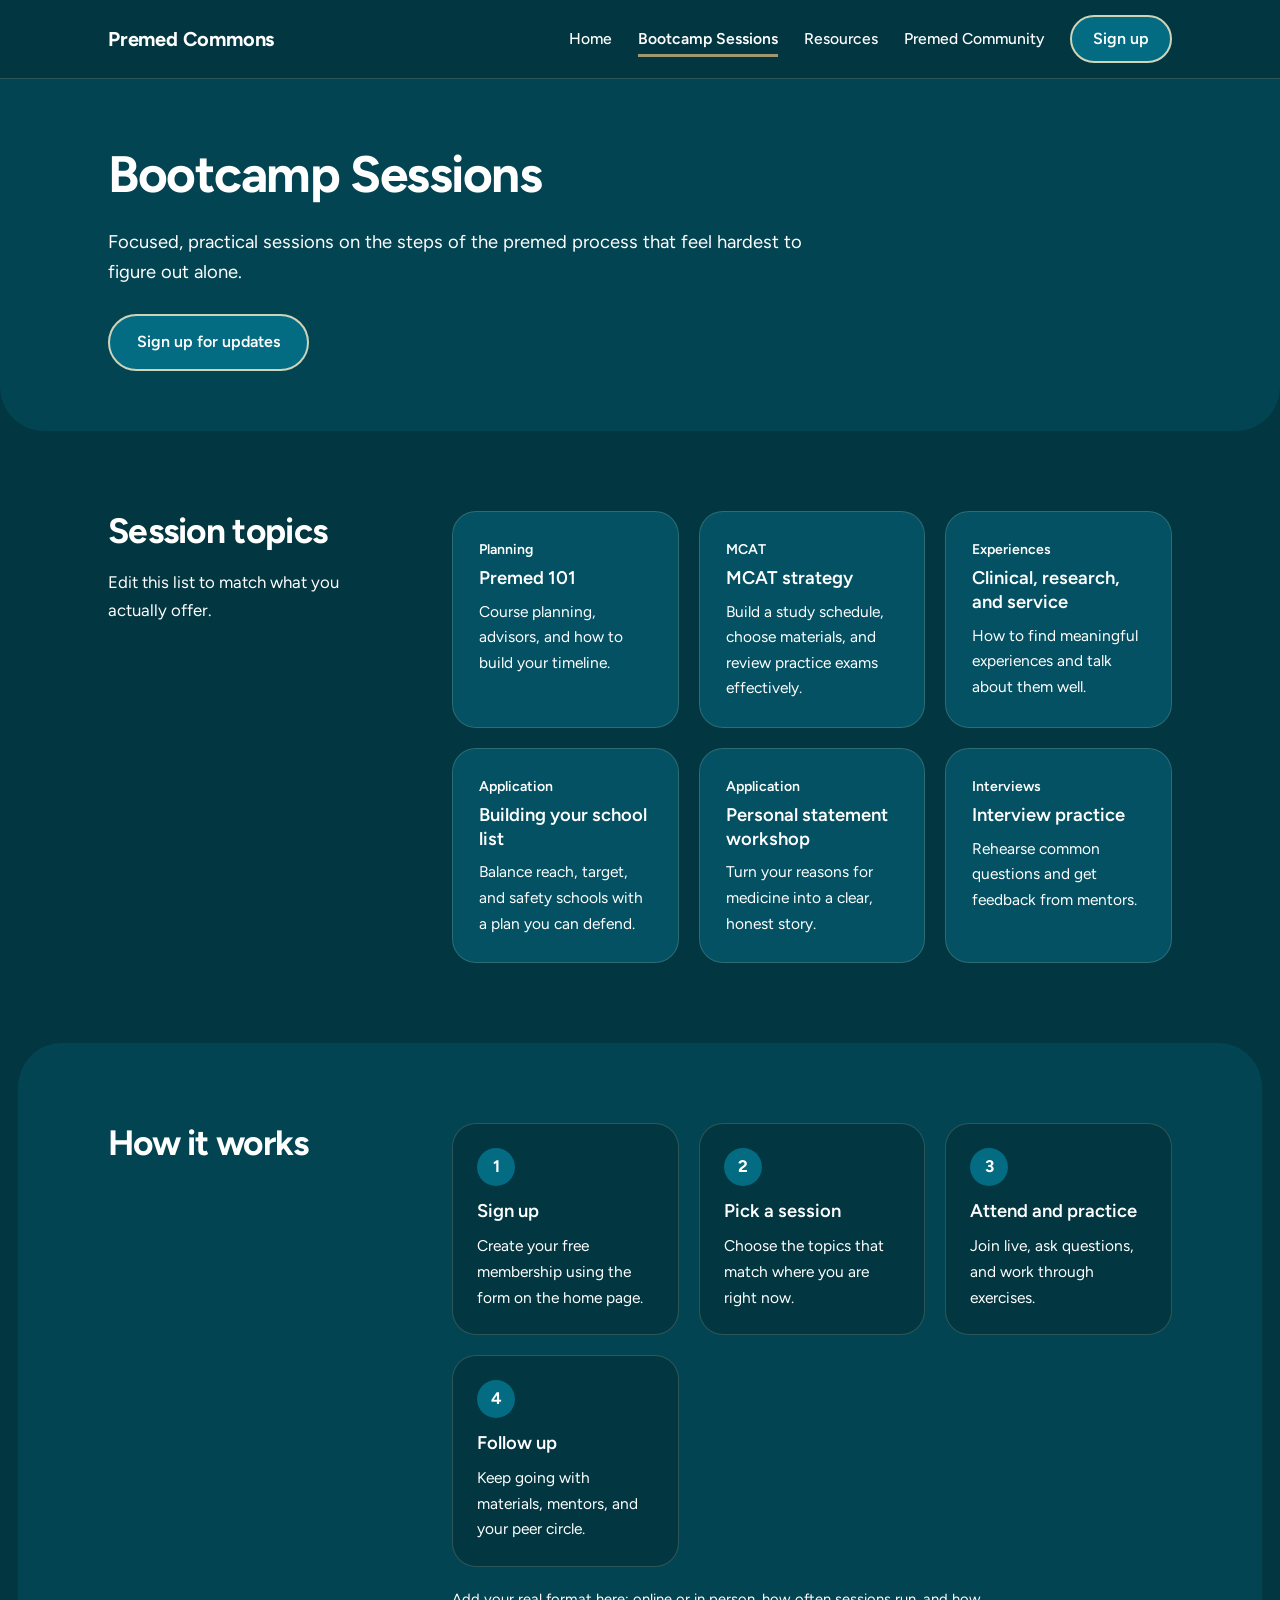
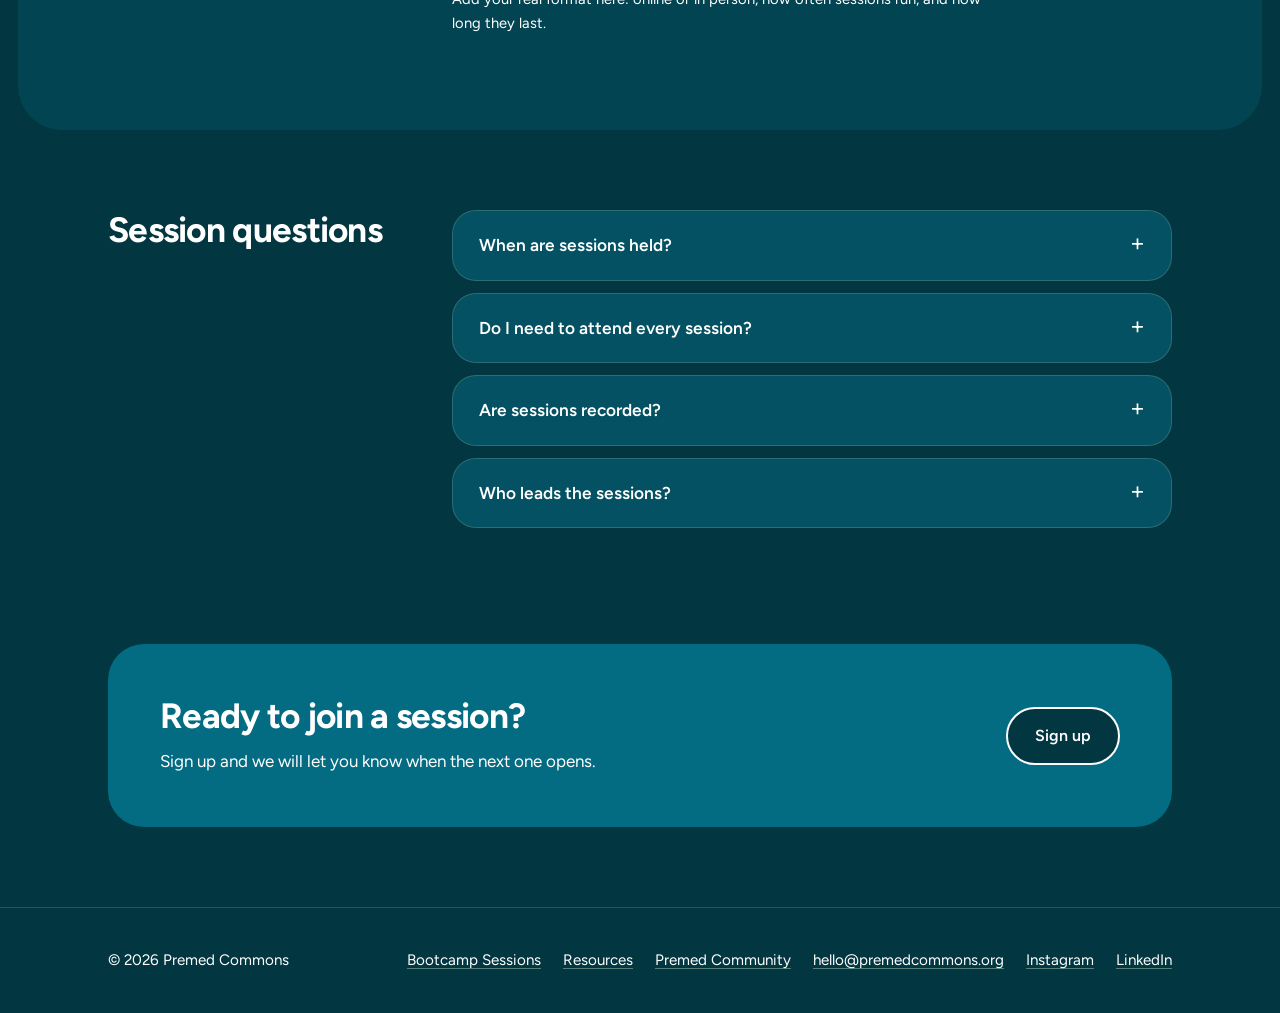
==== commit 4e971e2f: "Add files via upload" ====
--- a/bootcamps.html
+++ b/bootcamps.html
@@ -34,7 +34,6 @@
 <main>
   <div class="page-hero">
     <div class="wrap">
-      <span class="accent"></span>
       <h1>Bootcamp Sessions</h1>
       <p class="lead">Focused, practical sessions on the steps of the premed process that feel hardest to figure out alone.</p>
       <div class="actions"><a class="btn" href="index.html#join">Sign up for updates</a></div>
--- a/styles.css
+++ b/styles.css
@@ -11,7 +11,7 @@
 body,button,input,select,textarea,h1,h2,h3,summary{font-family:var(--font)}
 body{margin:0;background:var(--c1);color:#fff;line-height:1.65;font-size:17px}
 img{max-width:100%}
-a{color:var(--c8)}
+a{color:#fff;text-decoration-color:var(--c5);text-underline-offset:3px}
 a:hover{color:#fff}
 :focus-visible{outline:3px solid var(--c8);outline-offset:3px;border-radius:8px}
 .wrap{max-width:var(--max);margin:0 auto;padding:0 28px}
@@ -20,13 +20,13 @@
 h2{font-size:clamp(1.7rem,3vw,2.2rem);font-weight:700;line-height:1.15;letter-spacing:-.02em}
 h3{font-size:1.15rem;font-weight:600;line-height:1.3}
 p{margin:0 0 1em;max-width:62ch}
-.lead{font-size:1.15rem;color:var(--c8)}
+.lead{font-size:1.15rem;color:#fff}
 
 /* buttons */
-.btn{display:inline-block;font-size:1rem;font-weight:600;padding:.85em 1.7em;border-radius:999px;border:2px solid var(--c7);background:var(--c7);color:var(--c1);text-decoration:none;cursor:pointer;transition:background .15s,border-color .15s,color .15s}
-.btn:hover{background:var(--c8);border-color:var(--c8);color:var(--c1)}
+.btn{display:inline-block;font-size:1rem;font-weight:600;padding:.85em 1.7em;border-radius:999px;border:2px solid var(--c8);background:var(--c4);color:#fff;text-decoration:none;cursor:pointer;transition:background .15s,border-color .15s,color .15s}
+.btn:hover{background:var(--c5);border-color:#fff;color:#fff}
 .btn.ghost{background:transparent;border-color:#fff;color:#fff}
-.btn.ghost:hover{background:#fff;border-color:#fff;color:var(--c1)}
+.btn.ghost:hover{background:var(--c3);border-color:#fff;color:#fff}
 .textlink{font-weight:600;display:inline-block;margin-top:6px}
 
 /* header */
@@ -41,21 +41,20 @@
 nav a{text-decoration:none;color:#fff;font-weight:500;font-size:.98rem;padding:.35em 0;border-bottom:3px solid transparent}
 nav a:hover{border-bottom-color:var(--c5);color:#fff}
 nav a[aria-current="page"]{border-bottom-color:var(--c7);font-weight:600}
-nav a.btn{padding:.55em 1.3em;color:var(--c1);border:2px solid var(--c7)}
-nav a.btn:hover{border-color:var(--c8);color:var(--c1)}
+nav a.btn{padding:.55em 1.3em;color:#fff;border:2px solid var(--c8)}
+nav a.btn:hover{border-color:#fff;color:#fff}
 .menu-btn{display:none;background:transparent;border:2px solid #fff;border-radius:999px;padding:.4em 1.1em;font-size:.95rem;font-weight:600;color:#fff;cursor:pointer}
 
 /* heroes */
 .hero,.page-hero{background:var(--c2);border-radius:0 0 44px 44px}
 .hero{padding:84px 0 80px}
 .hero-grid{display:grid;grid-template-columns:1.15fr .85fr;gap:64px;align-items:center}
-.accent{display:block;width:56px;height:5px;border-radius:5px;background:var(--c7);margin-bottom:26px}
 .hero .actions{display:flex;gap:14px;flex-wrap:wrap;margin-top:30px}
 .panel-nav{background:var(--c3);border-radius:32px;padding:10px;border:1px solid var(--line)}
 .panel-nav a{display:block;padding:20px 24px;text-decoration:none;color:#fff;border-radius:22px}
 .panel-nav a:hover{background:var(--c2)}
 .panel-nav strong{display:block;font-size:1.2rem;font-weight:600;margin-bottom:2px}
-.panel-nav span{color:var(--c8);font-size:.97rem;line-height:1.5;display:block}
+.panel-nav span{color:#fff;font-size:.97rem;line-height:1.5;display:block}
 .page-hero{padding:68px 0 60px}
 .page-hero h1{font-size:clamp(2.2rem,4.4vw,3.2rem)}
 .page-hero .lead{max-width:58ch;margin:0}
@@ -79,42 +78,42 @@
 .cards{display:grid;grid-template-columns:repeat(auto-fill,minmax(220px,1fr));gap:20px}
 .card{padding:26px}
 .card[hidden]{display:none}
-.card .tag{font-size:.88rem;font-weight:600;color:var(--c8);margin-bottom:6px}
+.card .tag{font-size:.88rem;font-weight:600;color:#fff;margin-bottom:6px}
 .card h3{margin:0 0 .4em}
-.card p{font-size:.97rem;color:var(--c8);margin:0}
+.card p{font-size:.97rem;color:#fff;margin:0}
 
 .rows{display:grid;gap:14px}
 .rows div{padding:22px 26px}
 .rows h3{margin-bottom:.25em}
-.rows p{margin:0;color:var(--c8)}
+.rows p{margin:0;color:#fff}
 
 /* roadmap */
 .tabs{display:flex;gap:8px;flex-wrap:wrap;margin:0 0 24px}
 .tab{background:transparent;border:1.5px solid var(--c5);border-radius:999px;padding:.55em 1.2em;font-size:.97rem;font-weight:500;color:#fff;cursor:pointer}
-.tab:hover{border-color:var(--c8)}
-.tab[aria-selected="true"]{background:var(--c8);border-color:var(--c8);color:var(--c1);font-weight:700}
+.tab:hover{border-color:#fff}
+.tab[aria-selected="true"]{background:var(--c4);border-color:#fff;color:#fff;font-weight:700}
 .panel[hidden]{display:none}
-.panel .sub{color:var(--c8);margin-bottom:18px}
+.panel .sub{color:#fff;margin-bottom:18px}
 .checks{list-style:none;margin:0;padding:0;display:grid;gap:10px}
 .checks label{display:flex;gap:14px;align-items:flex-start;padding:15px 20px;cursor:pointer;border-radius:18px}
 .checks input{width:20px;height:20px;margin-top:3px;accent-color:var(--c7);flex:none}
-.checks input:checked + span{text-decoration:line-through;color:var(--c6)}
+.checks input:checked + span{text-decoration:line-through;text-decoration-color:#fff}
 .progress{margin-top:22px;font-weight:600;font-size:.95rem}
 .progress-bar{height:10px;border-radius:99px;background:var(--c3);margin-top:8px;overflow:hidden}
 .progress-bar i{display:block;height:100%;width:0;border-radius:99px;background:var(--c7);transition:width .25s}
-.note{font-size:.92rem;color:var(--c8);margin-top:20px}
+.note{font-size:.92rem;color:#fff;margin-top:20px}
 
 /* filters */
 .filters{display:flex;gap:8px;flex-wrap:wrap;margin:0 0 28px}
 .chip{font-size:.92rem;font-weight:600;padding:.45em 1.1em;border-radius:999px;border:1.5px solid var(--c5);background:transparent;color:#fff;cursor:pointer}
-.chip:hover{border-color:var(--c8)}
-.chip[aria-pressed="true"]{background:var(--c8);border-color:var(--c8);color:var(--c1)}
+.chip:hover{border-color:#fff}
+.chip[aria-pressed="true"]{background:var(--c4);border-color:#fff;color:#fff}
 
 /* steps */
 .steps{list-style:none;counter-reset:s;margin:0;padding:0;display:grid;grid-template-columns:repeat(auto-fit,minmax(190px,1fr));gap:20px}
 .steps li{counter-increment:s;padding:24px}
-.steps li::before{content:counter(s);display:inline-grid;place-items:center;width:38px;height:38px;border-radius:50%;background:var(--c7);color:var(--c1);font-size:1.05rem;font-weight:700;margin-bottom:14px}
-.steps p{color:var(--c8);margin:0;font-size:.97rem}
+.steps li::before{content:counter(s);display:inline-grid;place-items:center;width:38px;height:38px;border-radius:50%;background:var(--c4);color:#fff;font-size:1.05rem;font-weight:700;margin-bottom:14px}
+.steps p{color:#fff;margin:0;font-size:.97rem}
 
 /* community finder */
 .finder{background:var(--c3);border:1px solid var(--line);border-radius:32px;padding:32px}
@@ -122,22 +121,22 @@
 .finder select{font-size:1rem;padding:.75em 1.1em;border-radius:14px;border:1.5px solid var(--c5);width:100%;max-width:340px;background:var(--c1);color:#fff}
 .finder-out{margin-top:22px;padding:22px 24px;border-radius:22px;background:var(--c1);border:1px solid var(--line)}
 .finder-out:empty{display:none}
-.finder-out p{margin:0 0 .9em;color:var(--c8)}
+.finder-out p{margin:0 0 .9em;color:#fff}
 
 /* FAQ */
 .split-body details{margin-bottom:12px}
 details{padding:20px 26px}
 summary{cursor:pointer;font-size:1.08rem;font-weight:600;list-style:none;display:flex;justify-content:space-between;gap:16px;color:#fff}
 summary::-webkit-details-marker{display:none}
-summary::after{content:"+";font-size:1.5rem;line-height:1;color:var(--c7);font-weight:400}
+summary::after{content:"+";font-size:1.5rem;line-height:1;color:#fff;font-weight:400}
 details[open] summary::after{content:"\2212"}
-details p{margin:.8em 0 0;color:var(--c8)}
+details p{margin:.8em 0 0;color:#fff}
 
 /* form */
 .form{display:grid;gap:18px;max-width:520px}
 .form label{display:grid;gap:6px;font-weight:600;font-size:.97rem}
 .form input,.form select{font-size:1rem;padding:.85em 1.1em;border-radius:14px;border:1.5px solid var(--c5);background:var(--c3);color:#fff}
-.form input:focus,.form select:focus{border-color:var(--c8);outline:none}
+.form input:focus,.form select:focus{border-color:#fff;outline:none}
 .form option{background:var(--c1);color:#fff}
 .form .btn{justify-self:start}
 .status{min-height:1.5em;font-weight:600;color:#fff}
@@ -148,12 +147,12 @@
 .cta-box{background:var(--c4);border-radius:36px;padding:52px;display:flex;justify-content:space-between;align-items:center;gap:28px;flex-wrap:wrap}
 .cta-box h2{margin-bottom:.3em}
 .cta-box p{color:#fff;margin:0}
-.cta-box .btn{background:#fff;border-color:#fff;color:var(--c1)}
-.cta-box .btn:hover{background:var(--c8);border-color:var(--c8)}
+.cta-box .btn{background:var(--c1);border-color:#fff;color:#fff}
+.cta-box .btn:hover{background:var(--c2);border-color:#fff}
 
 /* footer */
-footer{padding:40px 0;font-size:.95rem;color:var(--c8);border-top:1px solid var(--line)}
-footer a{color:var(--c8)}
+footer{padding:40px 0;font-size:.95rem;color:#fff;border-top:1px solid var(--line)}
+footer a{color:#fff;text-decoration-color:var(--c5);text-underline-offset:3px}
 footer a:hover{color:#fff}
 footer .wrap{display:flex;justify-content:space-between;gap:16px;flex-wrap:wrap}
 footer ul{display:flex;gap:22px;list-style:none;margin:0;padding:0;flex-wrap:wrap}
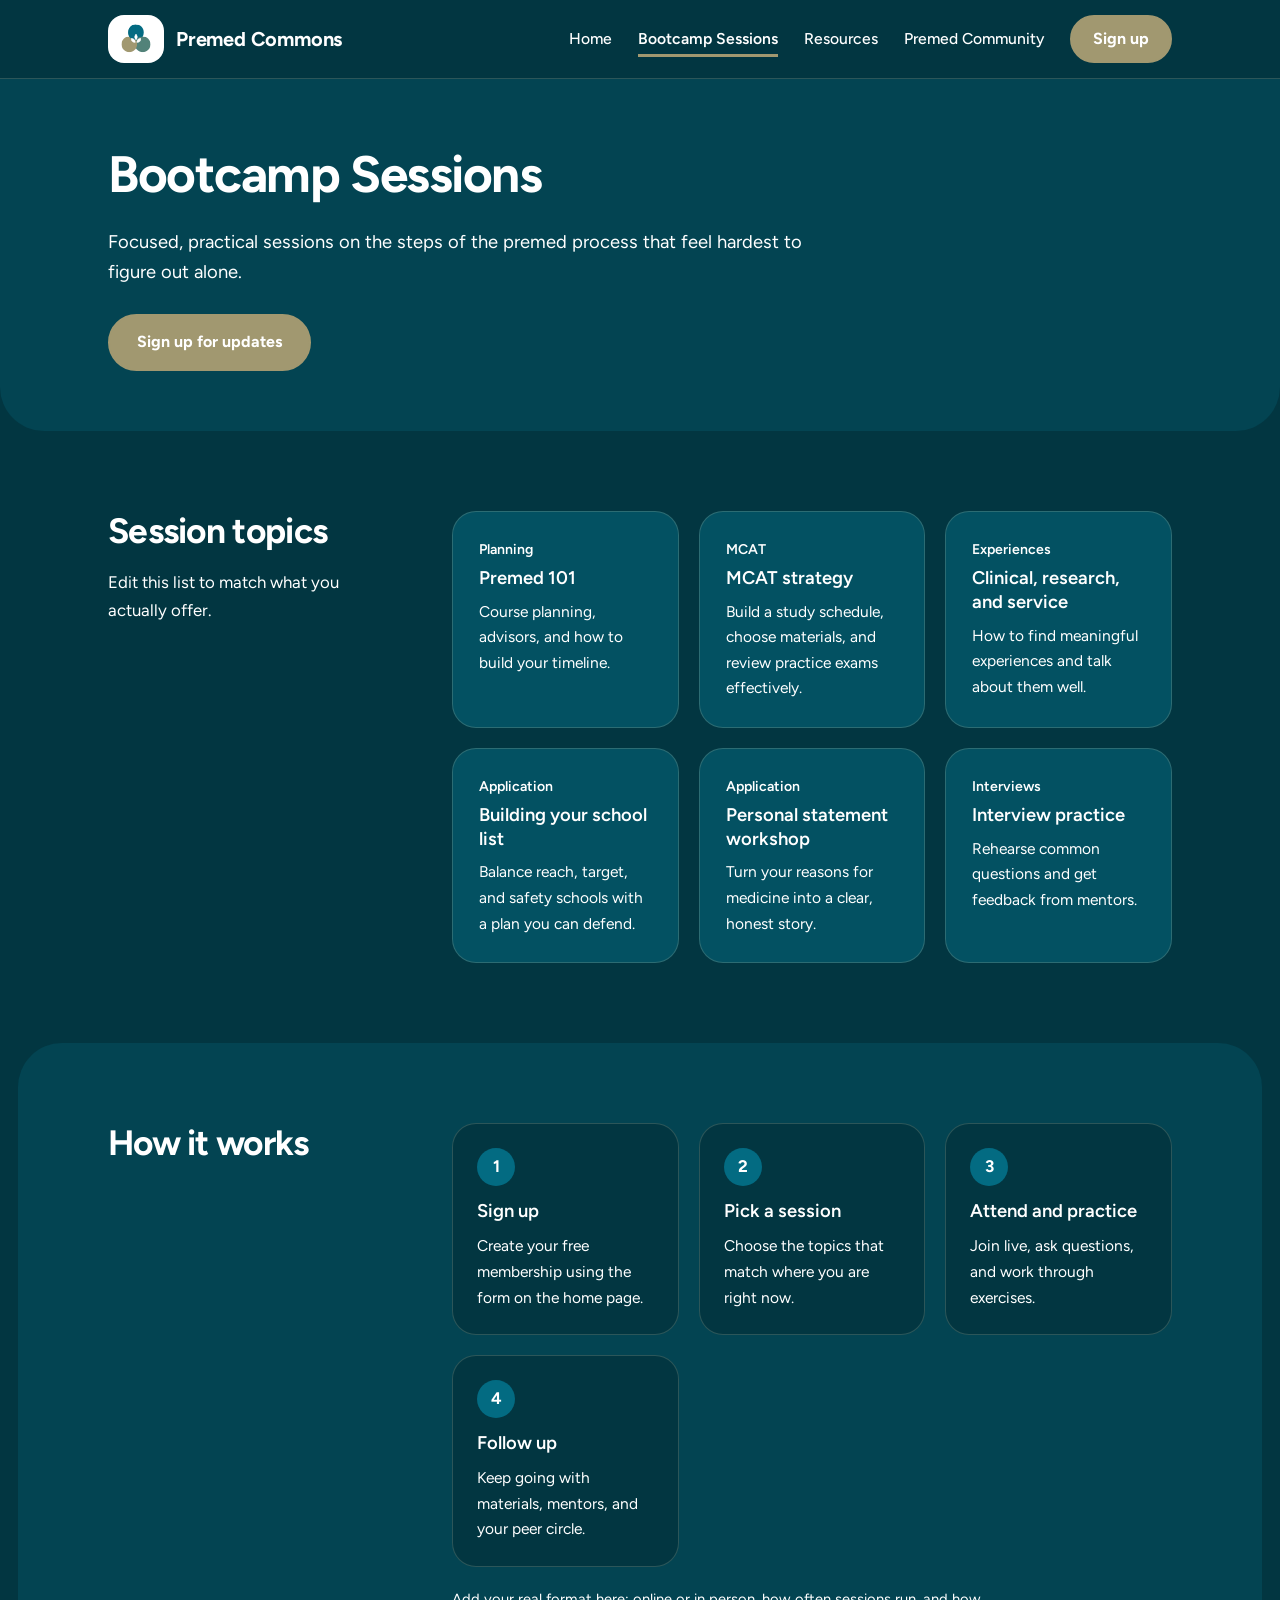
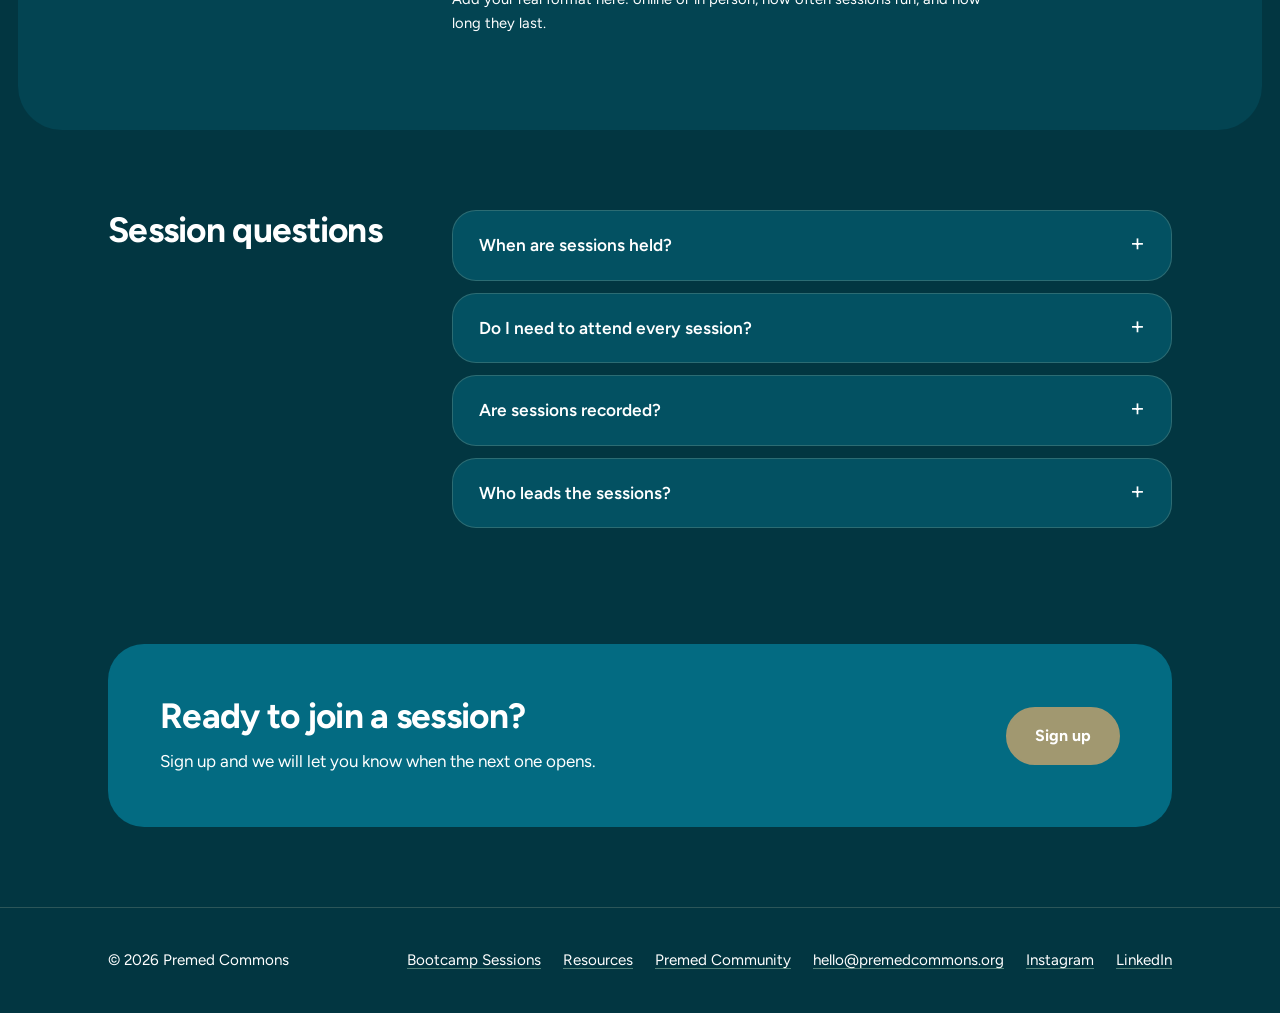
==== commit 20630721: "change logos all" ====
--- a/bootcamps.html
+++ b/bootcamps.html
@@ -8,8 +8,8 @@
 <meta property="og:title" content="Bootcamp Sessions | Premed Commons">
 <meta property="og:description" content="Focused bootcamp sessions on MCAT strategy, school lists, personal statements, and interviews for premed students.">
 <meta property="og:type" content="website">
-<meta property="og:image" content="https://premedcommons.org/logo.png">
-<link rel="icon" href="logo.png">
+<meta property="og:image" content="https://premedcommons.org/pc_logo.svg">
+<link rel="icon" href="pc_logo.svg" type="image/svg+xml">
 <link rel="preconnect" href="https://fonts.googleapis.com">
 <link rel="preconnect" href="https://fonts.gstatic.com" crossorigin>
 <link href="https://fonts.googleapis.com/css2?family=Figtree:wght@400;500;600;700&display=swap" rel="stylesheet">
@@ -18,7 +18,7 @@
 <body>
 <header>
   <div class="wrap bar">
-    <a class="logo" href="index.html"><span class="logo-mark"><img src="logo.png" alt="" onerror="this.parentNode.remove()"></span><span class="logo-text">Premed Commons</span></a>
+    <a class="logo" href="index.html"><span class="logo-mark"><img src="pc_logo.svg" alt="" onerror="this.parentNode.remove()"></span><span class="logo-text">Premed Commons</span></a>
     <button class="menu-btn" id="menuBtn" aria-expanded="false" aria-controls="nav">Menu</button>
     <nav id="nav" aria-label="Main">
       <ul>
--- a/styles.css
+++ b/styles.css
@@ -23,8 +23,8 @@
 .lead{font-size:1.15rem;color:#fff}
 
 /* buttons */
-.btn{display:inline-block;font-size:1rem;font-weight:600;padding:.85em 1.7em;border-radius:999px;border:2px solid var(--c8);background:var(--c4);color:#fff;text-decoration:none;cursor:pointer;transition:background .15s,border-color .15s,color .15s}
-.btn:hover{background:var(--c5);border-color:#fff;color:#fff}
+.btn{display:inline-block;font-size:1rem;font-weight:700;padding:.85em 1.7em;border-radius:999px;border:2px solid var(--c7);background:var(--c7);color:#fff;text-decoration:none;cursor:pointer;transition:background .15s,border-color .15s,color .15s}
+.btn:hover{background:var(--c6);border-color:var(--c6);color:#fff}
 .btn.ghost{background:transparent;border-color:#fff;color:#fff}
 .btn.ghost:hover{background:var(--c3);border-color:#fff;color:#fff}
 .textlink{font-weight:600;display:inline-block;margin-top:6px}
@@ -41,8 +41,8 @@
 nav a{text-decoration:none;color:#fff;font-weight:500;font-size:.98rem;padding:.35em 0;border-bottom:3px solid transparent}
 nav a:hover{border-bottom-color:var(--c5);color:#fff}
 nav a[aria-current="page"]{border-bottom-color:var(--c7);font-weight:600}
-nav a.btn{padding:.55em 1.3em;color:#fff;border:2px solid var(--c8)}
-nav a.btn:hover{border-color:#fff;color:#fff}
+nav a.btn{padding:.55em 1.3em;color:#fff;border:2px solid var(--c7)}
+nav a.btn:hover{border-color:var(--c6);color:#fff}
 .menu-btn{display:none;background:transparent;border:2px solid #fff;border-radius:999px;padding:.4em 1.1em;font-size:.95rem;font-weight:600;color:#fff;cursor:pointer}
 
 /* heroes */
@@ -147,8 +147,8 @@
 .cta-box{background:var(--c4);border-radius:36px;padding:52px;display:flex;justify-content:space-between;align-items:center;gap:28px;flex-wrap:wrap}
 .cta-box h2{margin-bottom:.3em}
 .cta-box p{color:#fff;margin:0}
-.cta-box .btn{background:var(--c1);border-color:#fff;color:#fff}
-.cta-box .btn:hover{background:var(--c2);border-color:#fff}
+.cta-box .btn{background:var(--c7);border-color:var(--c7);color:#fff}
+.cta-box .btn:hover{background:var(--c6);border-color:var(--c6)}
 
 /* footer */
 footer{padding:40px 0;font-size:.95rem;color:#fff;border-top:1px solid var(--line)}
